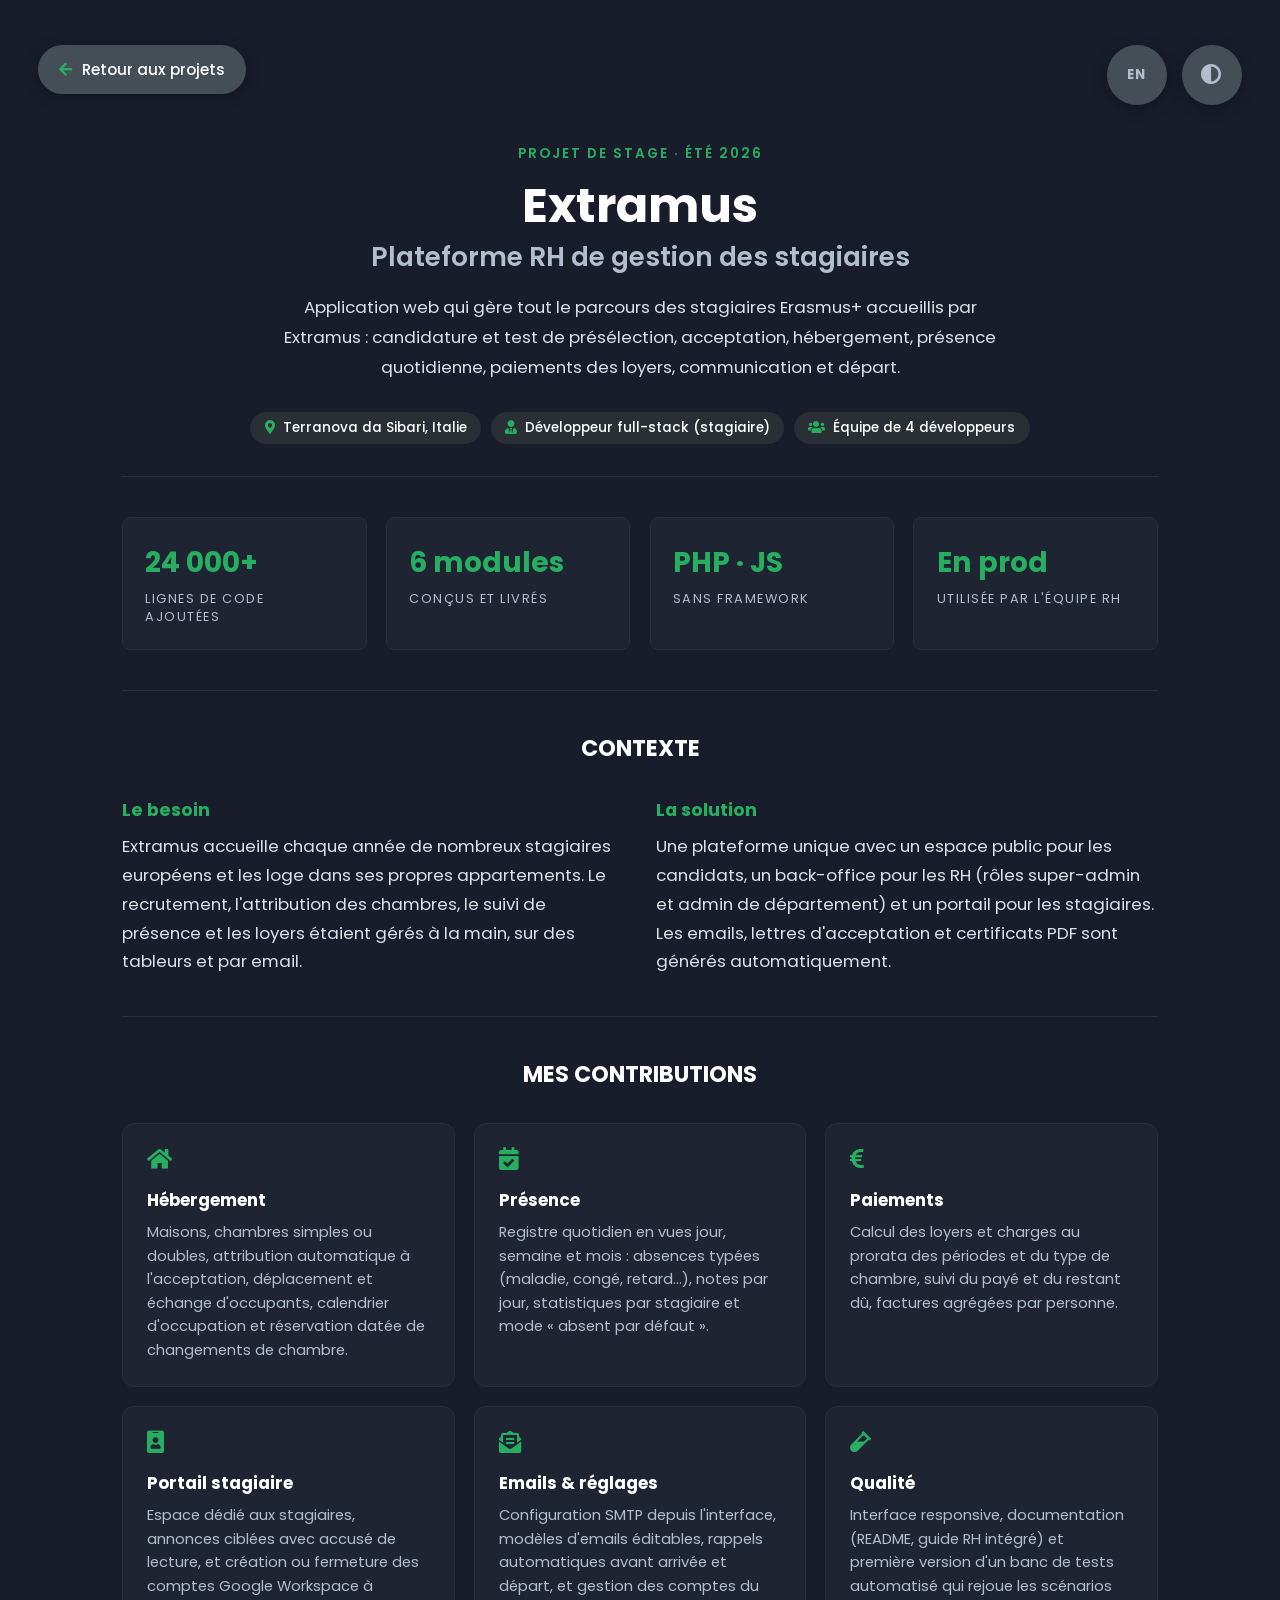
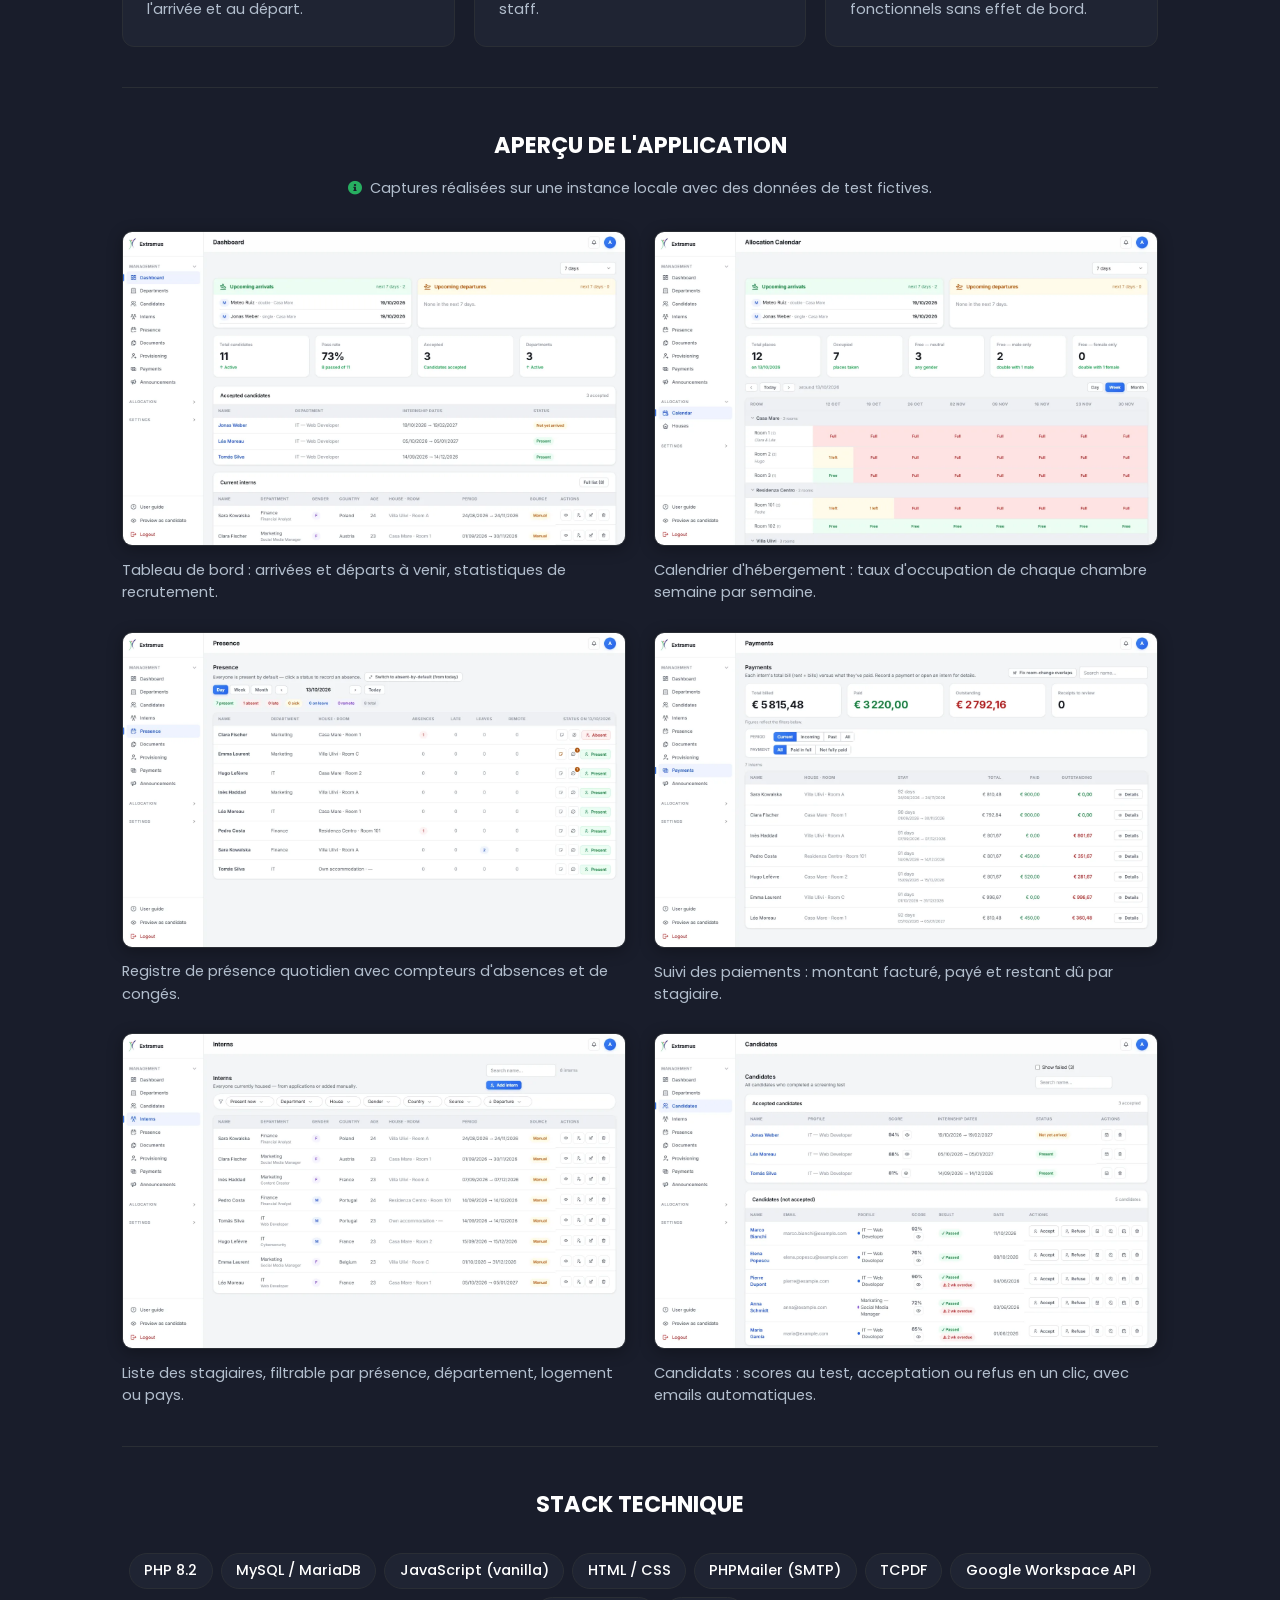
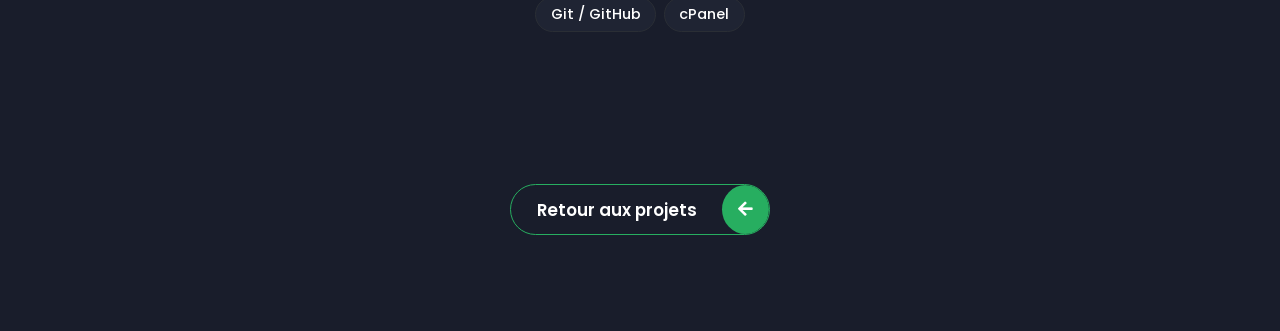
==== extramus.html @ d8b25633 "maj cv" ====
<!DOCTYPE html>
<html lang="fr" data-title-en="Extramus | Internship project · Rémi Lamat">
<head>
    <meta charset="UTF-8">
    <meta name="viewport" content="width=device-width, initial-scale=1.0">
    <title>Extramus | Projet de stage · Rémi Lamat</title>
    <meta name="description" content="Plateforme web de recrutement et de gestion des stagiaires développée pendant mon stage chez Extramus (Terranova da Sibari, Italie).">
    <link rel="preconnect" href="https://fonts.googleapis.com">
    <link rel="preconnect" href="https://fonts.gstatic.com" crossorigin>
    <link href="https://fonts.googleapis.com/css2?family=Poppins:wght@400;500;600;700;800&display=swap" rel="stylesheet">
    <link rel="stylesheet" href="https://cdnjs.cloudflare.com/ajax/libs/font-awesome/5.15.4/css/all.min.css" integrity="sha512-1ycn6IcaQQ40/MKBW2W4Rhis/DbILU74C1vSrLJxCq57o941Ym01SwNsOMqvEBFlcgUa6xLiPY/NS5R+E6ztJQ==" crossorigin="anonymous" referrerpolicy="no-referrer" />
    <link rel="stylesheet" href="styles/styles.css">
</head>
<body class="main-content project-page">
    <a href="index.html#portfolio" class="back-btn"><i class="fas fa-arrow-left"></i><span data-i18n="pp_back">Retour aux projets</span></a>
    <button type="button" class="lang-btn" aria-label="Switch to English"><span class="lang-label">EN</span></button>
    <button type="button" class="theme-btn" aria-label="Changer de thème"><i class="fas fa-adjust"></i></button>

    <main class="project-main">
        <!-- ========== EN-TÊTE ========== -->
        <header class="project-hero">
            <p class="project-kicker" data-i18n="pp_kicker">Projet de stage · Été 2026</p>
            <h1>Extramus <span data-i18n="pp_title">Plateforme RH de gestion des stagiaires</span></h1>
            <p class="project-lead" data-i18n="pp_lead">Application web qui gère tout le parcours des stagiaires Erasmus+ accueillis par Extramus&nbsp;: candidature et test de présélection, acceptation, hébergement, présence quotidienne, paiements des loyers, communication et départ.</p>
            <ul class="header-badges">
                <li><i class="fas fa-map-marker-alt"></i><span data-i18n="pp_badge_place">Terranova da Sibari, Italie</span></li>
                <li><i class="fas fa-user-tie"></i><span data-i18n="pp_badge_role">Développeur full-stack (stagiaire)</span></li>
                <li><i class="fas fa-users"></i><span data-i18n="pp_badge_team">Équipe de 4 développeurs</span></li>
            </ul>
        </header>

        <!-- ========== CHIFFRES ========== -->
        <section class="project-section">
            <div class="project-facts">
                <div class="about-item">
                    <p class="large-text">24 000+</p>
                    <p class="small-text" data-i18n="pp_fact1">lignes de code ajoutées</p>
                </div>
                <div class="about-item">
                    <p class="large-text" data-i18n="pp_fact2_value">6 modules</p>
                    <p class="small-text" data-i18n="pp_fact2">conçus et livrés</p>
                </div>
                <div class="about-item">
                    <p class="large-text">PHP · JS</p>
                    <p class="small-text" data-i18n="pp_fact3">sans framework</p>
                </div>
                <div class="about-item">
                    <p class="large-text" data-i18n="pp_fact4_value">En prod</p>
                    <p class="small-text" data-i18n="pp_fact4">utilisée par l'équipe RH</p>
                </div>
            </div>
        </section>

        <!-- ========== CONTEXTE ========== -->
        <section class="project-section">
            <h2 class="project-h2" data-i18n="pp_context_title">Contexte</h2>
            <div class="project-columns">
                <div>
                    <h3 data-i18n="pp_problem_title">Le besoin</h3>
                    <p data-i18n="pp_problem">Extramus accueille chaque année de nombreux stagiaires européens et les loge dans ses propres appartements. Le recrutement, l'attribution des chambres, le suivi de présence et les loyers étaient gérés à la main, sur des tableurs et par email.</p>
                </div>
                <div>
                    <h3 data-i18n="pp_solution_title">La solution</h3>
                    <p data-i18n="pp_solution">Une plateforme unique avec un espace public pour les candidats, un back-office pour les RH (rôles super-admin et admin de département) et un portail pour les stagiaires. Les emails, lettres d'acceptation et certificats PDF sont générés automatiquement.</p>
                </div>
            </div>
        </section>

        <!-- ========== CONTRIBUTIONS ========== -->
        <section class="project-section">
            <h2 class="project-h2" data-i18n="pp_contrib_title">Mes contributions</h2>
            <div class="contrib-grid">
                <div class="contrib-card">
                    <i class="fas fa-home"></i>
                    <h3 data-i18n="pp_c1_title">Hébergement</h3>
                    <p data-i18n="pp_c1">Maisons, chambres simples ou doubles, attribution automatique à l'acceptation, déplacement et échange d'occupants, calendrier d'occupation et réservation datée de changements de chambre.</p>
                </div>
                <div class="contrib-card">
                    <i class="fas fa-calendar-check"></i>
                    <h3 data-i18n="pp_c2_title">Présence</h3>
                    <p data-i18n="pp_c2">Registre quotidien en vues jour, semaine et mois : absences typées (maladie, congé, retard…), notes par jour, statistiques par stagiaire et mode « absent par défaut ».</p>
                </div>
                <div class="contrib-card">
                    <i class="fas fa-euro-sign"></i>
                    <h3 data-i18n="pp_c3_title">Paiements</h3>
                    <p data-i18n="pp_c3">Calcul des loyers et charges au prorata des périodes et du type de chambre, suivi du payé et du restant dû, factures agrégées par personne.</p>
                </div>
                <div class="contrib-card">
                    <i class="fas fa-id-badge"></i>
                    <h3 data-i18n="pp_c4_title">Portail stagiaire</h3>
                    <p data-i18n="pp_c4">Espace dédié aux stagiaires, annonces ciblées avec accusé de lecture, et création ou fermeture des comptes Google Workspace à l'arrivée et au départ.</p>
                </div>
                <div class="contrib-card">
                    <i class="fas fa-envelope-open-text"></i>
                    <h3 data-i18n="pp_c5_title">Emails &amp; réglages</h3>
                    <p data-i18n="pp_c5">Configuration SMTP depuis l'interface, modèles d'emails éditables, rappels automatiques avant arrivée et départ, et gestion des comptes du staff.</p>
                </div>
                <div class="contrib-card">
                    <i class="fas fa-vial"></i>
                    <h3 data-i18n="pp_c6_title">Qualité</h3>
                    <p data-i18n="pp_c6">Interface responsive, documentation (README, guide RH intégré) et première version d'un banc de tests automatisé qui rejoue les scénarios fonctionnels sans effet de bord.</p>
                </div>
            </div>
        </section>

        <!-- ========== GALERIE ========== -->
        <section class="project-section">
            <h2 class="project-h2" data-i18n="pp_gallery_title">Aperçu de l'application</h2>
            <p class="gallery-note"><i class="fas fa-info-circle"></i><span data-i18n="pp_gallery_note">Captures réalisées sur une instance locale avec des données de test fictives.</span></p>
            <div class="gallery">
                <figure>
                    <button type="button" class="shot" data-full="img/extramus/dashboard.webp"><img src="img/extramus/dashboard.webp" alt="Tableau de bord" loading="lazy" width="1440" height="900"></button>
                    <figcaption data-i18n="pp_s1">Tableau de bord : arrivées et départs à venir, statistiques de recrutement.</figcaption>
                </figure>
                <figure>
                    <button type="button" class="shot" data-full="img/extramus/calendar.webp"><img src="img/extramus/calendar.webp" alt="Calendrier d'hébergement" loading="lazy" width="1440" height="900"></button>
                    <figcaption data-i18n="pp_s2">Calendrier d'hébergement : taux d'occupation de chaque chambre semaine par semaine.</figcaption>
                </figure>
                <figure>
                    <button type="button" class="shot" data-full="img/extramus/presence.webp"><img src="img/extramus/presence.webp" alt="Registre de présence" loading="lazy" width="1440" height="900"></button>
                    <figcaption data-i18n="pp_s3">Registre de présence quotidien avec compteurs d'absences et de congés.</figcaption>
                </figure>
                <figure>
                    <button type="button" class="shot" data-full="img/extramus/payments.webp"><img src="img/extramus/payments.webp" alt="Suivi des paiements" loading="lazy" width="1440" height="900"></button>
                    <figcaption data-i18n="pp_s4">Suivi des paiements : montant facturé, payé et restant dû par stagiaire.</figcaption>
                </figure>
                <figure>
                    <button type="button" class="shot" data-full="img/extramus/interns.webp"><img src="img/extramus/interns.webp" alt="Liste des stagiaires" loading="lazy" width="1440" height="900"></button>
                    <figcaption data-i18n="pp_s5">Liste des stagiaires, filtrable par présence, département, logement ou pays.</figcaption>
                </figure>
                <figure>
                    <button type="button" class="shot" data-full="img/extramus/candidates.webp"><img src="img/extramus/candidates.webp" alt="Candidats" loading="lazy" width="1440" height="900"></button>
                    <figcaption data-i18n="pp_s6">Candidats : scores au test, acceptation ou refus en un clic, avec emails automatiques.</figcaption>
                </figure>
            </div>
        </section>

        <!-- ========== STACK ========== -->
        <section class="project-section">
            <h2 class="project-h2" data-i18n="pp_stack_title">Stack technique</h2>
            <ul class="chips centered">
                <li>PHP 8.2</li><li>MySQL / MariaDB</li><li>JavaScript (vanilla)</li><li>HTML / CSS</li>
                <li>PHPMailer (SMTP)</li><li>TCPDF</li><li>Google Workspace API</li><li>Git / GitHub</li><li>cPanel</li>
            </ul>
        </section>

        <div class="project-footer">
            <a href="index.html#portfolio" class="main-btn">
                <span class="btn-text" data-i18n="pp_back">Retour aux projets</span>
                <span class="btn-icon"><i class="fas fa-arrow-left"></i></span>
            </a>
        </div>
    </main>

    <dialog class="lightbox" aria-label="Capture agrandie">
        <button type="button" class="lightbox-close" aria-label="Fermer"><i class="fas fa-times"></i></button>
        <img src="" alt="">
    </dialog>

    <script src="app.js"></script>
</body>
</html>
---- styles/styles.css ----
* {
  margin: 0;
  padding: 0;
  box-sizing: border-box;
  list-style: none;
}

:root {
  --color-primary: #191d2b;
  --color-secondary: #27AE60;
  --color-on-secondary: #FFFFFF;
  --color-white: #FFFFFF;
  --color-black: #000;
  --color-grey-1: #dbe1e8;
  --color-grey-2: #b2becd;
  --color-grey-3: #6c7983;
  --color-grey-4: #454e56;
  --color-grey-5: #2a2e35;
  --color-card: #1f2433;
  --br-sm-2: 14px;
  --box-shadow-1: 0 3px 15px rgba(0,0,0,.3);
}

.light-mode {
  --color-primary: #FFFFFF;
  --color-secondary: #1E8449;
  --color-white: #2a2e35;
  --color-grey-1: #454e56;
  --color-grey-2: #5b6670;
  --color-grey-3: #6c7983;
  --color-grey-4: #e3e7ec;
  --color-grey-5: #e9ecf0;
  --color-card: #f6f8fa;
  --box-shadow-1: 0 3px 12px rgba(0,0,0,.12);
}

body {
  background-color: var(--color-primary);
  font-family: "Poppins", sans-serif;
  font-size: 1.05rem;
  color: var(--color-white);
  transition: background-color 0.4s ease-in-out, color 0.4s ease-in-out;
}

a {
  display: inline-block;
  text-decoration: none;
  color: inherit;
  font-family: inherit;
}

button {
  font-family: inherit;
  border: none;
  color: inherit;
}

:focus-visible {
  outline: 2px solid var(--color-secondary);
  outline-offset: 3px;
}

header {
  min-height: 100vh;
  color: var(--color-white);
  overflow: hidden;
  padding: 0 !important;
}

section {
  min-height: 100vh;
  width: 100%;
  position: absolute;
  left: 0;
  top: 0;
  padding: 3rem 18rem;
}

.container {
  display: none;
  transform: translateY(-100%) scale(0);
  transition: all 0.4s ease-in-out;
  background-color: var(--color-primary);
}

.active {
  display: block;
  animation: appear 0.6s ease-in-out;
  transform: translateY(0) scaleY(1);
}
@keyframes appear {
  0% {
    transform: translateY(-100%) scaleY(0);
  }
  100% {
    transform: translateY(0) scaleY(1);
  }
}

@media (prefers-reduced-motion: reduce) {
  .active {
    animation: none;
  }
}
.controls {
  position: fixed;
  z-index: 10;
  top: 50%;
  right: 3%;
  display: flex;
  flex-direction: column;
  align-items: center;
  justify-content: center;
  transform: translateY(-50%);
}
.controls .control {
  position: relative;
  cursor: pointer;
  background-color: var(--color-grey-4);
  width: 55px;
  height: 55px;
  border-radius: 50%;
  display: flex;
  justify-content: center;
  align-items: center;
  margin: 0.7rem 0;
  box-shadow: var(--box-shadow-1);
  transition: background-color 0.3s ease-in-out;
}
.controls .control i {
  font-size: 1.2rem;
  color: var(--color-grey-2);
  pointer-events: none;
}
.controls .control .control-label {
  position: absolute;
  right: calc(100% + 0.8rem);
  top: 50%;
  transform: translateY(-50%) translateX(6px);
  white-space: nowrap;
  font-size: 0.85rem;
  font-weight: 500;
  padding: 0.3rem 0.8rem;
  border-radius: 6px;
  background-color: var(--color-grey-5);
  color: var(--color-white);
  box-shadow: var(--box-shadow-1);
  opacity: 0;
  pointer-events: none;
  transition: all 0.2s ease-in-out;
}
.controls .control:hover .control-label, .controls .control:focus-visible .control-label {
  opacity: 1;
  transform: translateY(-50%) translateX(0);
}
.controls .active-btn {
  background-color: var(--color-secondary);
}
.controls .active-btn i {
  color: var(--color-on-secondary);
}

.theme-btn,
.lang-btn {
  top: 5%;
  right: 3%;
  width: 60px;
  height: 60px;
  border-radius: 50%;
  background-color: var(--color-grey-4);
  cursor: pointer;
  position: fixed;
  z-index: 11;
  display: flex;
  justify-content: center;
  align-items: center;
  box-shadow: var(--box-shadow-1);
  transition: transform 0.1s ease-in-out;
}
.theme-btn:active,
.lang-btn:active {
  transform: translateY(-3px);
}
.theme-btn i,
.lang-btn i {
  font-size: 1.3rem;
  color: var(--color-grey-2);
  pointer-events: none;
}

.lang-btn {
  right: calc(3% + 75px);
}
.lang-btn .lang-label {
  font-weight: 700;
  letter-spacing: 1px;
  color: var(--color-grey-2);
}

/* Header */
.header-content {
  display: grid;
  grid-template-columns: repeat(2, 1fr);
  min-height: 100vh;
}
.header-content .left-header {
  display: flex;
  align-items: center;
  position: relative;
}
.header-content .left-header .h-shape {
  transition: all 0.4s ease-in-out;
  width: 65%;
  height: 100%;
  background-color: var(--color-secondary);
  position: absolute;
  left: 0;
  top: 0;
  z-index: -1;
  clip-path: polygon(0 0, 46% 0, 79% 100%, 0% 100%);
}
.header-content .left-header .image {
  border-radius: var(--br-sm-2);
  height: 90%;
  width: 68%;
  margin-left: 4rem;
  overflow: hidden;
  background-color: var(--color-black);
  box-shadow: var(--box-shadow-1);
}
.header-content .left-header .image img {
  width: 100%;
  height: 100%;
  object-fit: cover;
  object-position: 50% 30%;
  transition: filter 0.4s ease-in-out;
  filter: grayscale(100%);
}
.header-content .left-header .image img:hover {
  filter: grayscale(0);
}
.header-content .right-header {
  display: flex;
  flex-direction: column;
  justify-content: center;
  padding-right: 18rem;
}
.header-content .right-header .name {
  font-size: 3.2rem;
  line-height: 1.2;
}
.header-content .right-header .name span {
  color: var(--color-secondary);
}
.header-content .right-header .role {
  margin-top: 0.6rem;
  font-size: 1.2rem;
  font-weight: 600;
  color: var(--color-secondary);
}
.header-content .right-header .intro {
  margin: 1.5rem 0;
  line-height: 1.9rem;
  color: var(--color-grey-1);
}

.header-badges {
  display: flex;
  flex-wrap: wrap;
  gap: 0.6rem;
  margin-bottom: 2rem;
}
.header-badges li {
  display: flex;
  align-items: center;
  gap: 0.5rem;
  padding: 0.4rem 0.9rem;
  border-radius: 30px;
  background-color: var(--color-grey-5);
  font-size: 0.85rem;
  font-weight: 500;
}
.header-badges li i {
  color: var(--color-secondary);
}

/* About / key facts */
.about-container {
  display: grid;
  grid-template-columns: repeat(2, 1fr);
  padding-top: 3.5rem;
  padding-bottom: 3rem;
}
.about-container .right-about {
  display: grid;
  grid-template-columns: repeat(2, 1fr);
  grid-gap: 1.5rem;
  align-content: start;
}
.about-container .right-about .about-item {
  padding: 1.5rem;
  border: 1px solid var(--color-grey-5);
  border-radius: 8px;
  background-color: var(--color-card);
  transition: transform 0.3s ease-in-out, border-color 0.3s ease-in-out;
}
.about-container .right-about .about-item:hover {
  transform: translateY(-4px);
  border-color: var(--color-secondary);
}
.about-container .right-about .about-item .large-text {
  font-size: clamp(1.5rem, 2vw, 2.2rem);
  font-weight: 700;
  line-height: 1.2;
  color: var(--color-secondary);
}
.about-container .right-about .about-item .small-text {
  margin-top: 0.5rem;
  text-transform: uppercase;
  font-size: 0.85rem;
  color: var(--color-grey-2);
  letter-spacing: 1.5px;
}
.about-container .left-about {
  padding-right: 5rem;
}
.about-container .left-about h4 {
  font-size: 1.8rem;
  text-transform: uppercase;
}
.about-container .left-about p {
  line-height: 1.9rem;
  padding: 1rem 0 1.5rem;
  color: var(--color-grey-1);
}

.stat-title {
  text-transform: uppercase;
  font-size: 1.4rem;
  text-align: center;
  padding: 3.5rem 0 3rem;
  position: relative;
}
.stat-title::before {
  content: "";
  position: absolute;
  left: 50%;
  top: 0;
  width: 40%;
  height: 1px;
  background-color: var(--color-grey-5);
  transform: translateX(-50%);
}

/* Timeline */
.timeline {
  display: grid;
  grid-template-columns: repeat(2, 1fr);
  grid-gap: 3rem 2.5rem;
  padding-left: 27px;
  padding-bottom: 1rem;
}
.timeline .timeline-item {
  position: relative;
  padding-left: 3rem;
  border-left: 1px solid var(--color-grey-5);
}
.timeline .timeline-item .tl-icon {
  position: absolute;
  left: -25px;
  top: 0;
  background-color: var(--color-secondary);
  width: 50px;
  height: 50px;
  border-radius: 50%;
  display: flex;
  align-items: center;
  justify-content: center;
}
.timeline .timeline-item .tl-icon i {
  font-size: 1.2rem;
  color: var(--color-on-secondary);
}
.timeline .timeline-item .tl-icon .tennis-ball {
  width: 1.3rem;
  height: 1.3rem;
  color: var(--color-on-secondary);
}
.timeline .timeline-item .tl-duration {
  padding: 0.2rem 0.7rem;
  background-color: var(--color-grey-5);
  border-radius: 15px;
  display: inline-block;
  font-size: 0.8rem;
  text-transform: uppercase;
  font-weight: 500;
}
.timeline .timeline-item h5 {
  padding: 0.9rem 0 0.6rem;
  font-size: 1.15rem;
  font-weight: 600;
  line-height: 1.5;
}
.timeline .timeline-item h5 .tl-org {
  color: var(--color-grey-2);
  font-weight: 500;
}
.timeline .timeline-item > p:not(.tl-duration) {
  color: var(--color-grey-2);
  line-height: 1.7rem;
}

/* Chips & tags */
.chips,
.tags {
  display: flex;
  flex-wrap: wrap;
  gap: 0.5rem;
}

.chips li {
  padding: 0.4rem 0.9rem;
  border-radius: 30px;
  border: 1px solid var(--color-grey-5);
  background-color: var(--color-card);
  font-size: 0.9rem;
  font-weight: 500;
}
.chips.centered {
  justify-content: center;
  padding-bottom: 4rem;
}

.tags {
  margin-top: 0.9rem;
}
.tags li {
  padding: 0.1rem 0.6rem;
  border-radius: 4px;
  font-size: 0.75rem;
  font-weight: 600;
  letter-spacing: 0.5px;
  color: var(--color-secondary);
  background-color: var(--color-grey-5);
}

.skill-groups {
  display: grid;
  grid-template-columns: repeat(2, 1fr);
  gap: 1.5rem;
  padding-bottom: 4rem;
}
.skill-groups .skill-group {
  padding: 1.5rem;
  border-radius: 8px;
  border: 1px solid var(--color-grey-5);
}
.skill-groups .skill-group h5 {
  display: flex;
  align-items: center;
  gap: 0.7rem;
  margin-bottom: 1rem;
  font-size: 1rem;
  text-transform: uppercase;
  letter-spacing: 1px;
}
.skill-groups .skill-group h5 i {
  color: var(--color-secondary);
}

/* Projects */
.port-text {
  padding: 2rem 0 0;
  text-align: center;
  color: var(--color-grey-1);
}

.projects {
  display: grid;
  grid-template-columns: repeat(2, 1fr);
  gap: 2rem;
  padding-bottom: 1rem;
}
.projects.secondary {
  grid-template-columns: repeat(3, 1fr);
  padding-bottom: 4rem;
}
.projects.secondary .project-image img {
  height: 170px;
}
.projects.secondary .project-body h3 {
  font-size: 1.05rem;
}
.projects.secondary .project-body > p {
  font-size: 0.9rem;
}

.project-card {
  display: flex;
  flex-direction: column;
  border-radius: 12px;
  overflow: hidden;
  border: 1px solid var(--color-grey-5);
  background-color: var(--color-card);
  transition: transform 0.3s ease-in-out, border-color 0.3s ease-in-out, box-shadow 0.3s ease-in-out;
}
.project-card:hover {
  transform: translateY(-4px);
  border-color: var(--color-secondary);
  box-shadow: var(--box-shadow-1);
}
.project-card .project-image {
  display: block;
  overflow: hidden;
  background-color: var(--color-grey-5);
}
.project-card .project-image img {
  display: block;
  width: 100%;
  height: 240px;
  object-fit: cover;
  transition: transform 0.4s ease-in-out;
}
.project-card .project-image.logo img {
  object-fit: contain;
  padding: 1rem;
}
.project-card:hover .project-image img {
  transform: scale(1.04);
}
.project-card .project-body {
  display: flex;
  flex-direction: column;
  flex: 1;
  padding: 1.3rem 1.4rem 1.4rem;
}
.project-card .project-body h3 {
  font-size: 1.2rem;
  font-weight: 600;
}
.project-card .project-body > p {
  margin-top: 0.5rem;
  line-height: 1.6;
  color: var(--color-grey-2);
}
.project-card .project-links {
  display: flex;
  flex-wrap: wrap;
  gap: 0.6rem;
  margin-top: auto;
  padding-top: 1.1rem;
}
.project-card .project-links a, .project-card .project-links .fake-btn {
  display: inline-flex;
  align-items: center;
  gap: 0.45rem;
  padding: 0.35rem 0.9rem;
  border-radius: 30px;
  border: 1px solid var(--color-secondary);
  font-size: 0.85rem;
  font-weight: 500;
  transition: background-color 0.3s ease-in-out, color 0.3s ease-in-out;
}
.project-card .project-links a:hover, .project-card .project-links .fake-btn:hover {
  background-color: var(--color-secondary);
  color: var(--color-on-secondary);
}

/* Contact */
.contact-grid {
  display: grid;
  grid-template-columns: repeat(3, 1fr);
  gap: 1.5rem;
  padding: 3rem 0 4rem;
}

.contact-card {
  display: flex;
  flex-direction: column;
  align-items: center;
  text-align: center;
  gap: 0.3rem;
  padding: 2rem 1rem;
  border-radius: 12px;
  border: 1px solid var(--color-grey-5);
  background-color: var(--color-card);
  transition: transform 0.3s ease-in-out, border-color 0.3s ease-in-out;
}
.contact-card i {
  font-size: 1.6rem;
  margin-bottom: 0.6rem;
  color: var(--color-secondary);
}
.contact-card .contact-label {
  font-size: 0.8rem;
  text-transform: uppercase;
  letter-spacing: 1.5px;
  color: var(--color-grey-2);
}
.contact-card .contact-value {
  font-weight: 500;
  overflow-wrap: anywhere;
}

a.contact-card:hover {
  transform: translateY(-4px);
  border-color: var(--color-secondary);
}

/* Buttons */
.btn-con {
  display: flex;
  flex-wrap: wrap;
  gap: 1rem;
  align-self: flex-start;
}

.main-btn {
  border-radius: 30px;
  color: inherit;
  font-weight: 600;
  border: 1px solid var(--color-secondary);
  display: flex;
  align-items: center;
  overflow: hidden;
  transition: background-color 0.3s ease-in-out, color 0.3s ease-in-out;
}
.main-btn .btn-text {
  padding: 0 1.6rem;
}
.main-btn .btn-icon {
  background-color: var(--color-secondary);
  color: var(--color-on-secondary);
  display: flex;
  align-items: center;
  justify-content: center;
  border-radius: 50%;
  padding: 1rem;
}
.main-btn:hover {
  background-color: var(--color-secondary);
  color: var(--color-on-secondary);
}
.main-btn.ghost {
  border-color: var(--color-grey-4);
}
.main-btn.ghost .btn-icon {
  background-color: var(--color-grey-4);
  color: var(--color-white);
}
.main-btn.ghost:hover {
  background-color: var(--color-grey-4);
  color: var(--color-white);
}

.main-title {
  text-align: center;
}
.main-title h2 {
  position: relative;
  text-transform: uppercase;
  font-size: 4rem;
  font-weight: 700;
}
.main-title h2 .accent {
  color: var(--color-secondary);
}
.main-title h2 .bg-text {
  position: absolute;
  top: 50%;
  left: 50%;
  color: var(--color-grey-5);
  transition: color 0.4s ease-in-out;
  z-index: -1;
  transform: translate(-50%, -50%);
  font-weight: 800;
  font-size: 6.3rem;
  white-space: nowrap;
}

/* Wide card linking to a project page */
.project-card.project-wide {
  flex-direction: row;
  color: inherit;
}
.project-card.project-wide .project-image {
  flex: 0 0 55%;
}
.project-card.project-wide .project-image img {
  height: 100%;
  min-height: 280px;
  object-position: left top;
}
.project-card.project-wide .project-body {
  justify-content: center;
  padding: 2rem;
}
.project-card.project-wide .project-body h3 {
  font-size: 1.4rem;
}
.project-card.project-wide:hover .fake-btn {
  background-color: var(--color-secondary);
  color: var(--color-on-secondary);
}

.tl-link {
  margin-top: 0.9rem;
  font-size: 0.9rem;
  font-weight: 600;
  color: var(--color-secondary);
}
.tl-link i {
  margin-left: 0.3rem;
  transition: transform 0.2s ease-in-out;
}
.tl-link:hover i {
  transform: translateX(4px);
}

/* Project page */
.project-page .theme-btn, .project-page .lang-btn {
  position: fixed;
}

.back-btn {
  position: fixed;
  top: 5%;
  left: 3%;
  z-index: 11;
  display: flex;
  align-items: center;
  gap: 0.6rem;
  padding: 0.8rem 1.3rem;
  border-radius: 30px;
  background-color: var(--color-grey-4);
  box-shadow: var(--box-shadow-1);
  font-weight: 500;
  font-size: 0.95rem;
}
.back-btn i {
  color: var(--color-secondary);
}
.back-btn:hover {
  background-color: var(--color-grey-5);
}

.project-main {
  max-width: 1100px;
  margin: 0 auto;
  padding: 9rem 2rem 6rem;
}

.project-hero {
  min-height: 0;
  overflow: visible;
  text-align: center;
  padding-bottom: 3rem;
}
.project-hero .project-kicker {
  text-transform: uppercase;
  letter-spacing: 2px;
  font-size: 0.85rem;
  font-weight: 600;
  color: var(--color-secondary);
}
.project-hero h1 {
  margin: 0.8rem 0 1.2rem;
  font-size: clamp(2rem, 4vw, 3rem);
  line-height: 1.2;
}
.project-hero h1 span {
  display: block;
  font-size: 0.55em;
  font-weight: 600;
  color: var(--color-grey-2);
  margin-top: 0.4rem;
}
.project-hero .project-lead {
  max-width: 760px;
  margin: 0 auto 1.8rem;
  line-height: 1.9rem;
  color: var(--color-grey-1);
}
.project-hero .header-badges {
  justify-content: center;
}

.project-section {
  position: static;
  min-height: 0;
  padding: 2.5rem 0;
  border-top: 1px solid var(--color-grey-5);
}

.project-h2 {
  text-transform: uppercase;
  font-size: 1.4rem;
  text-align: center;
  margin-bottom: 2rem;
}

.project-facts {
  display: grid;
  grid-template-columns: repeat(4, 1fr);
  gap: 1.2rem;
}
.project-facts .about-item {
  padding: 1.4rem;
  border: 1px solid var(--color-grey-5);
  border-radius: 8px;
  background-color: var(--color-card);
}
.project-facts .about-item .large-text {
  font-size: clamp(1.4rem, 2.2vw, 2rem);
  font-weight: 700;
  color: var(--color-secondary);
}
.project-facts .about-item .small-text {
  margin-top: 0.4rem;
  text-transform: uppercase;
  font-size: 0.8rem;
  letter-spacing: 1.5px;
  color: var(--color-grey-2);
}

.project-columns {
  display: grid;
  grid-template-columns: repeat(2, 1fr);
  gap: 2rem;
}
.project-columns h3 {
  font-size: 1.1rem;
  margin-bottom: 0.6rem;
  color: var(--color-secondary);
}
.project-columns p {
  line-height: 1.8rem;
  color: var(--color-grey-1);
}

.contrib-grid {
  display: grid;
  grid-template-columns: repeat(3, 1fr);
  gap: 1.2rem;
}
.contrib-grid .contrib-card {
  padding: 1.5rem;
  border-radius: 12px;
  border: 1px solid var(--color-grey-5);
  background-color: var(--color-card);
}
.contrib-grid .contrib-card i {
  font-size: 1.4rem;
  color: var(--color-secondary);
}
.contrib-grid .contrib-card h3 {
  margin: 0.8rem 0 0.5rem;
  font-size: 1.05rem;
}
.contrib-grid .contrib-card p {
  font-size: 0.92rem;
  line-height: 1.6;
  color: var(--color-grey-2);
}

.gallery-note {
  display: flex;
  justify-content: center;
  align-items: center;
  gap: 0.5rem;
  margin: -1rem 0 2rem;
  font-size: 0.9rem;
  color: var(--color-grey-2);
}
.gallery-note i {
  color: var(--color-secondary);
}

.gallery {
  display: grid;
  grid-template-columns: repeat(2, 1fr);
  gap: 1.8rem;
}
.gallery figure {
  margin: 0;
}
.gallery .shot {
  display: block;
  width: 100%;
  padding: 0;
  cursor: zoom-in;
  border-radius: 10px;
  overflow: hidden;
  border: 1px solid var(--color-grey-5);
  background: none;
  box-shadow: var(--box-shadow-1);
  transition: transform 0.3s ease-in-out, border-color 0.3s ease-in-out;
}
.gallery .shot img {
  display: block;
  width: 100%;
  height: auto;
}
.gallery .shot:hover {
  transform: translateY(-4px);
  border-color: var(--color-secondary);
}
.gallery figcaption {
  margin-top: 0.8rem;
  font-size: 0.92rem;
  line-height: 1.5;
  color: var(--color-grey-2);
}

.lightbox {
  max-width: 94vw;
  max-height: 94vh;
  margin: auto;
  padding: 0;
  border: none;
  border-radius: 10px;
  background: transparent;
  overflow: visible;
}
.lightbox::backdrop {
  background: rgba(0, 0, 0, 0.8);
}
.lightbox img {
  display: block;
  max-width: 94vw;
  max-height: 90vh;
  border-radius: 10px;
}
.lightbox .lightbox-close {
  position: absolute;
  top: -18px;
  right: -18px;
  width: 40px;
  height: 40px;
  border-radius: 50%;
  cursor: pointer;
  background-color: var(--color-secondary);
  color: var(--color-on-secondary);
  font-size: 1.1rem;
}

.project-footer {
  display: flex;
  justify-content: center;
  padding-top: 3rem;
}

@media screen and (max-width: 1432px) {
  .container {
    padding: 7rem 11rem;
  }
  .main-title h2 .bg-text {
    font-size: 5.5rem;
  }
}
@media screen and (max-width: 1250px) {
  .header-content .right-header {
    padding-right: 9rem;
  }
  .projects.secondary {
    grid-template-columns: repeat(2, 1fr);
  }
  .contact-grid {
    grid-template-columns: repeat(2, 1fr);
  }
}
@media screen and (max-width: 1070px) {
  .about-container {
    grid-template-columns: 1fr;
  }
  .about-container .left-about {
    padding-right: 0;
  }
  .about-container .right-about {
    padding-top: 2rem;
  }
  .timeline,
  .skill-groups,
  .projects {
    grid-template-columns: 1fr;
  }
  .main-title h2 {
    font-size: 3.4rem;
  }
  .main-title h2 .bg-text {
    font-size: 4.5rem;
  }
}
@media screen and (max-width: 970px) {
  .container {
    padding: 7rem 6rem;
  }
  .header-content {
    grid-template-columns: 1fr;
    padding-bottom: 6rem;
  }
  .header-content .left-header .h-shape {
    display: none;
  }
  .header-content .left-header .image {
    width: 90%;
    height: 60vh;
    margin: 0 auto;
  }
  .header-content .right-header {
    grid-row: 1;
    padding: 7rem 0 2rem;
    width: 90%;
    margin: 0 auto;
    align-items: center;
    text-align: center;
  }
  .header-content .right-header .name {
    font-size: 2.5rem;
  }
  .header-content .right-header .btn-con {
    align-self: center;
    justify-content: center;
  }
  .header-badges {
    justify-content: center;
  }
}
@media screen and (max-width: 700px) {
  .container {
    padding: 6rem 1.5rem 8rem !important;
  }
  header.container {
    padding: 0 !important;
  }
  .theme-btn,
  .lang-btn {
    top: 1rem;
    width: 46px;
    height: 46px;
  }
  .theme-btn {
    right: 1rem;
  }
  .lang-btn {
    right: calc(1rem + 56px);
  }
  .controls {
    top: auto;
    bottom: 0;
    right: auto;
    left: 0;
    transform: none;
    flex-direction: row;
    justify-content: space-around;
    width: 100%;
    padding: 0 0.5rem;
    background-color: var(--color-grey-5);
  }
  .controls .control {
    width: 46px;
    height: 46px;
    margin: 0.6rem 0.2rem;
  }
  .controls .control .control-label {
    display: none;
  }
  .about-container .right-about,
  .projects.secondary,
  .contact-grid {
    grid-template-columns: 1fr;
  }
  .timeline .timeline-item {
    padding-left: 2.2rem;
  }
  .stat-title {
    font-size: 1.15rem;
  }
  .main-title h2 {
    font-size: 2.2rem;
  }
  .main-title h2 .bg-text {
    font-size: 2.8rem;
  }
}
@media screen and (max-width: 1070px) {
  .project-card.project-wide {
    flex-direction: column;
  }
  .project-card.project-wide .project-image img {
    min-height: 0;
    height: 240px;
  }
  .contrib-grid {
    grid-template-columns: repeat(2, 1fr);
  }
  .project-facts {
    grid-template-columns: repeat(2, 1fr);
  }
}
@media screen and (max-width: 700px) {
  .project-main {
    padding: 6rem 1rem 4rem;
  }
  .back-btn {
    top: 1rem;
    left: 1rem;
    padding: 0.6rem 1rem;
  }
  .back-btn span {
    display: none;
  }
  .project-columns,
  .contrib-grid,
  .gallery {
    grid-template-columns: 1fr;
  }
}

/*# sourceMappingURL=styles.css.map */
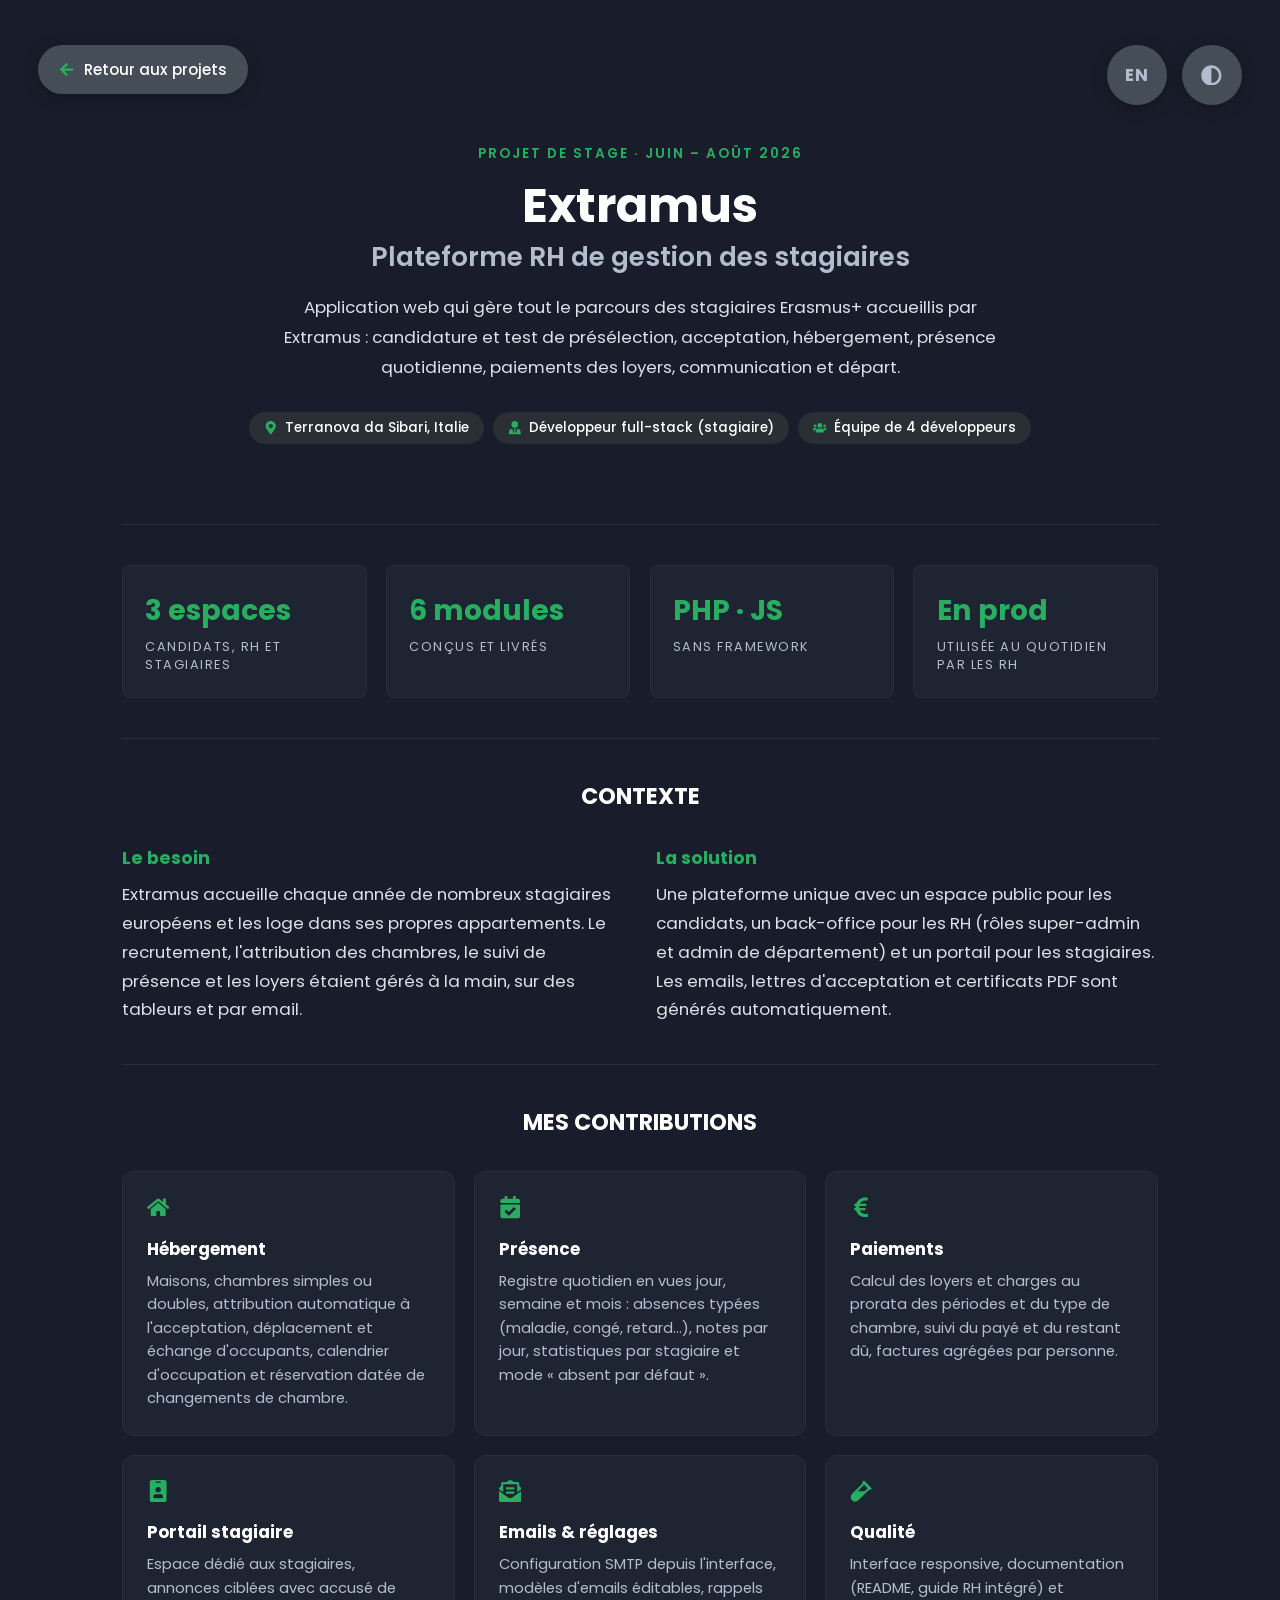
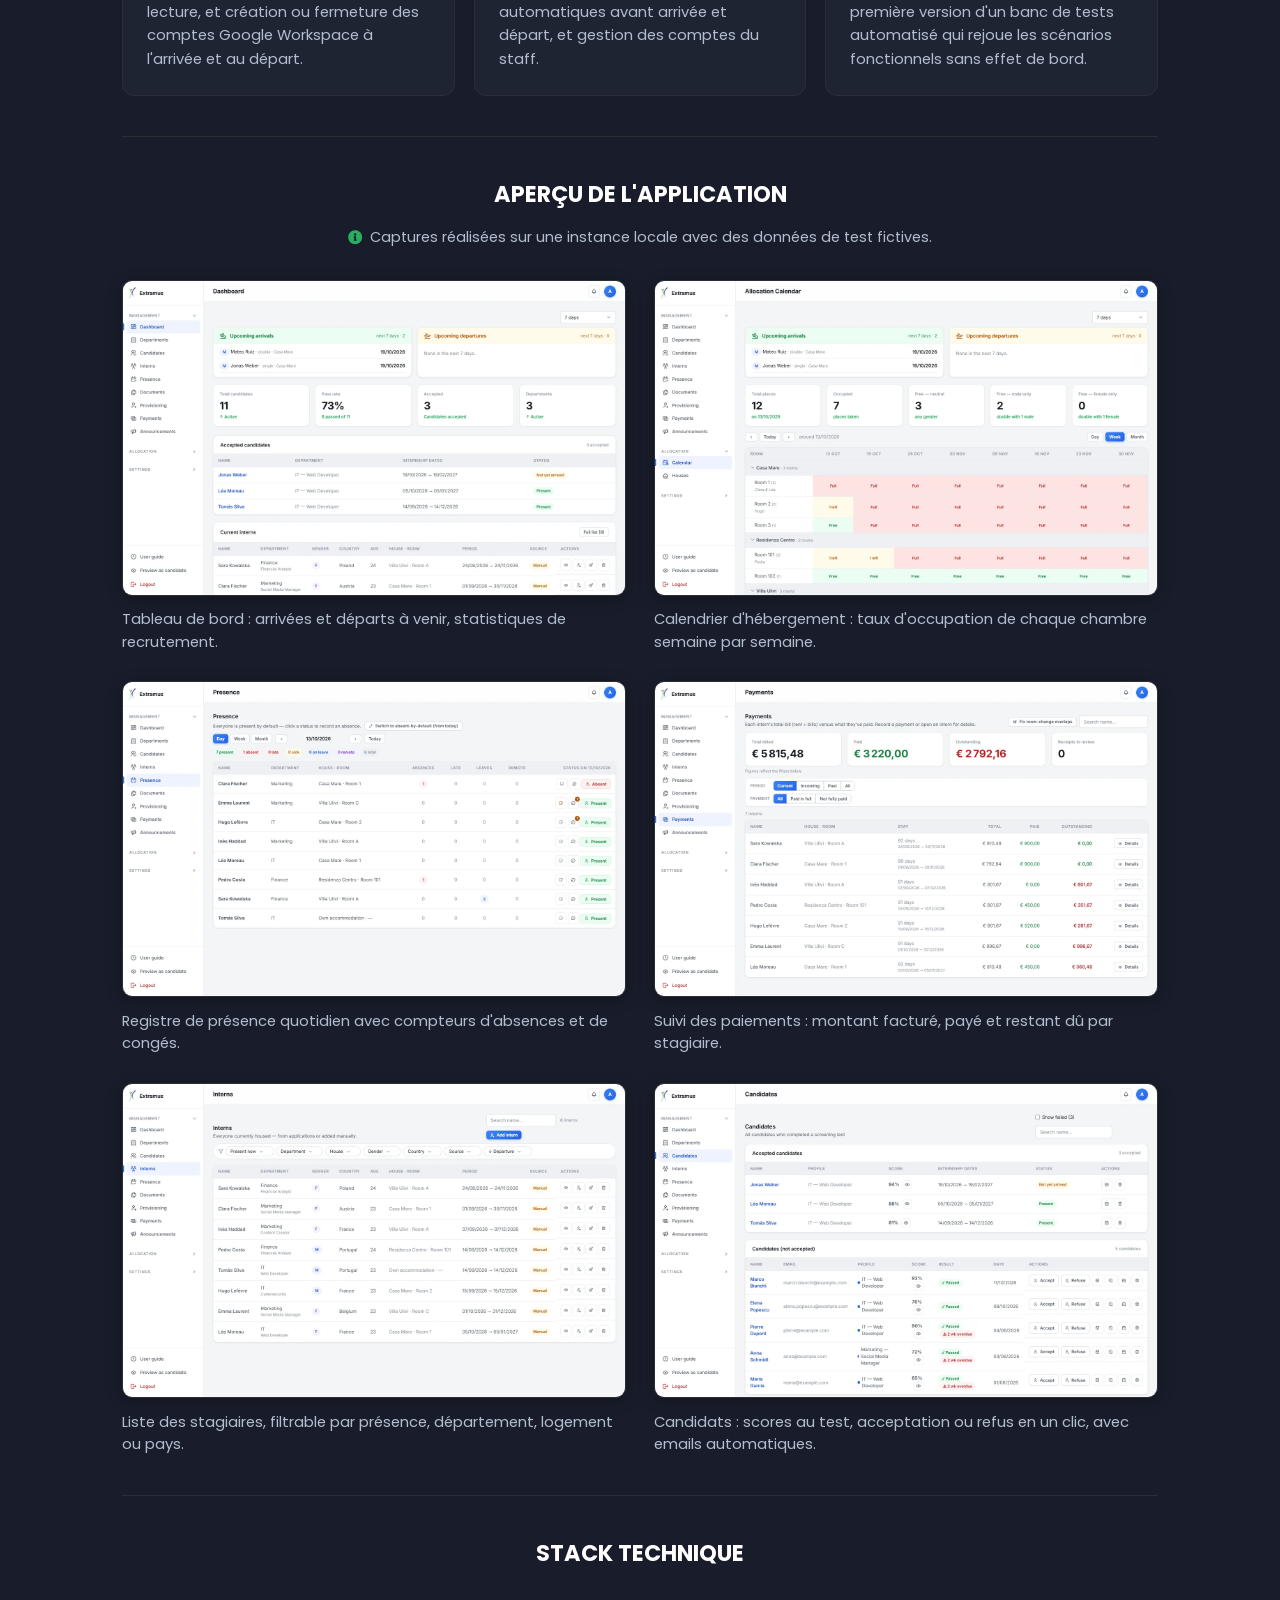
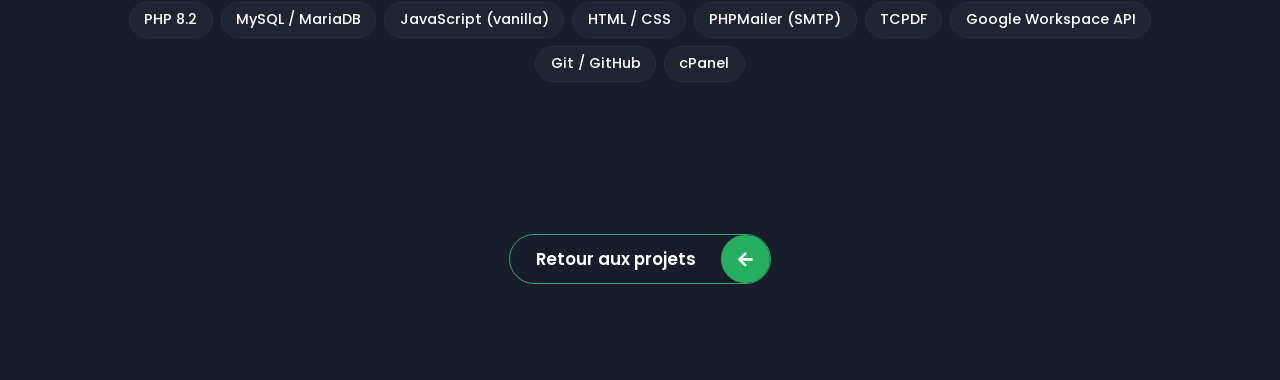
==== commit cfde8c69: "patch" ====
--- a/extramus.html
+++ b/extramus.html
@@ -1,31 +1,90 @@
 <!DOCTYPE html>
-<html lang="fr" data-title-en="Extramus | Internship project · Rémi Lamat">
+<html lang="fr">
 <head>
     <meta charset="UTF-8">
     <meta name="viewport" content="width=device-width, initial-scale=1.0">
-    <title>Extramus | Projet de stage · Rémi Lamat</title>
-    <meta name="description" content="Plateforme web de recrutement et de gestion des stagiaires développée pendant mon stage chez Extramus (Terranova da Sibari, Italie).">
+    <title data-i18n="pp_page_title">Extramus | Projet de stage · Rémi Lamat</title>
+    <meta name="description" content="Plateforme web de recrutement et de gestion des stagiaires développée pendant mon stage chez Extramus (Terranova da Sibari, Italie)." data-i18n-attr="content:pp_meta_desc">
+    <link rel="canonical" href="https://rlamat.github.io/LAMAT_Remi_Portfolio/extramus.html" data-i18n-attr="href:url_extramus">
+    <link rel="alternate" hreflang="fr" href="https://rlamat.github.io/LAMAT_Remi_Portfolio/extramus.html">
+    <link rel="alternate" hreflang="en" href="https://rlamat.github.io/LAMAT_Remi_Portfolio/en/extramus.html">
+    <meta property="og:type" content="article">
+    <meta property="og:url" content="https://rlamat.github.io/LAMAT_Remi_Portfolio/extramus.html" data-i18n-attr="content:url_extramus">
+    <meta property="og:locale" content="fr_FR" data-i18n-attr="content:og_locale">
+    <meta property="og:title" content="Extramus | Projet de stage de Rémi Lamat" data-i18n-attr="content:pp_page_title">
+    <meta property="og:description" content="Plateforme RH de gestion des stagiaires Erasmus+, développée pendant mon stage en Italie." data-i18n-attr="content:pp_og_desc">
+    <meta property="og:image" content="https://rlamat.github.io/LAMAT_Remi_Portfolio/img/extramus/dashboard.webp">
+    <meta name="twitter:card" content="summary_large_image">
+    <link rel="icon" href="img/favicon.svg" type="image/svg+xml">
+    <link rel="apple-touch-icon" href="img/apple-touch-icon.png">
     <link rel="preconnect" href="https://fonts.googleapis.com">
     <link rel="preconnect" href="https://fonts.gstatic.com" crossorigin>
     <link href="https://fonts.googleapis.com/css2?family=Poppins:wght@400;500;600;700;800&display=swap" rel="stylesheet">
-    <link rel="stylesheet" href="https://cdnjs.cloudflare.com/ajax/libs/font-awesome/5.15.4/css/all.min.css" integrity="sha512-1ycn6IcaQQ40/MKBW2W4Rhis/DbILU74C1vSrLJxCq57o941Ym01SwNsOMqvEBFlcgUa6xLiPY/NS5R+E6ztJQ==" crossorigin="anonymous" referrerpolicy="no-referrer" />
     <link rel="stylesheet" href="styles/styles.css">
 </head>
 <body class="main-content project-page">
-    <a href="index.html#portfolio" class="back-btn"><i class="fas fa-arrow-left"></i><span data-i18n="pp_back">Retour aux projets</span></a>
-    <button type="button" class="lang-btn" aria-label="Switch to English"><span class="lang-label">EN</span></button>
-    <button type="button" class="theme-btn" aria-label="Changer de thème"><i class="fas fa-adjust"></i></button>
+    <!-- Apply the saved theme before first paint (avoids a dark flash in light mode) -->
+    <script>try { if (localStorage.getItem("theme") === "light") document.body.classList.add("light-mode"); } catch (e) {}</script>
+    <!-- icons:start -->
+    <svg xmlns="http://www.w3.org/2000/svg" aria-hidden="true" width="0" height="0" style="position:absolute">
+        <symbol id="i-adjust" viewBox="0 0 512 512"><path d="M8 256c0 136.966 111.033 248 248 248s248-111.034 248-248S392.966 8 256 8 8 119.033 8 256zm248 184V72c101.705 0 184 82.311 184 184 0 101.705-82.311 184-184 184z"/></symbol>
+        <symbol id="i-arrow-left" viewBox="0 0 448 512"><path d="M257.5 445.1l-22.2 22.2c-9.4 9.4-24.6 9.4-33.9 0L7 273c-9.4-9.4-9.4-24.6 0-33.9L201.4 44.7c9.4-9.4 24.6-9.4 33.9 0l22.2 22.2c9.5 9.5 9.3 25-.4 34.3L136.6 216H424c13.3 0 24 10.7 24 24v32c0 13.3-10.7 24-24 24H136.6l120.5 114.8c9.8 9.3 10 24.8.4 34.3z"/></symbol>
+        <symbol id="i-arrow-right" viewBox="0 0 448 512"><path d="M190.5 66.9l22.2-22.2c9.4-9.4 24.6-9.4 33.9 0L441 239c9.4 9.4 9.4 24.6 0 33.9L246.6 467.3c-9.4 9.4-24.6 9.4-33.9 0l-22.2-22.2c-9.5-9.5-9.3-25 .4-34.3L311.4 296H24c-13.3 0-24-10.7-24-24v-32c0-13.3 10.7-24 24-24h287.4L190.9 101.2c-9.8-9.3-10-24.8-.4-34.3z"/></symbol>
+        <symbol id="i-atom" viewBox="0 0 448 512"><path d="M223.99908,224a32,32,0,1,0,32.00782,32A32.06431,32.06431,0,0,0,223.99908,224Zm214.172-96c-10.877-19.5-40.50979-50.75-116.27544-41.875C300.39168,34.875,267.63386,0,223.99908,0s-76.39066,34.875-97.89653,86.125C50.3369,77.375,20.706,108.5,9.82907,128-6.54984,157.375-5.17484,201.125,34.958,256-5.17484,310.875-6.54984,354.625,9.82907,384c29.13087,52.375,101.64652,43.625,116.27348,41.875C147.60842,477.125,180.36429,512,223.99908,512s76.3926-34.875,97.89652-86.125c14.62891,1.75,87.14456,10.5,116.27544-41.875C454.55,354.625,453.175,310.875,413.04017,256,453.175,201.125,454.55,157.375,438.171,128ZM63.33886,352c-4-7.25-.125-24.75,15.00391-48.25,6.87695,6.5,14.12891,12.875,21.88087,19.125,1.625,13.75,4,27.125,6.75,40.125C82.34472,363.875,67.09081,358.625,63.33886,352Zm36.88478-162.875c-7.752,6.25-15.00392,12.625-21.88087,19.125-15.12891-23.5-19.00392-41-15.00391-48.25,3.377-6.125,16.37891-11.5,37.88478-11.5,1.75,0,3.875.375,5.75.375C104.09864,162.25,101.84864,175.625,100.22364,189.125ZM223.99908,64c9.50195,0,22.25586,13.5,33.88282,37.25-11.252,3.75-22.50391,8-33.88282,12.875-11.377-4.875-22.62892-9.125-33.88283-12.875C201.74516,77.5,214.49712,64,223.99908,64Zm0,384c-9.502,0-22.25392-13.5-33.88283-37.25,11.25391-3.75,22.50587-8,33.88283-12.875C235.378,402.75,246.62994,407,257.8819,410.75,246.25494,434.5,233.501,448,223.99908,448Zm0-112a80,80,0,1,1,80-80A80.00023,80.00023,0,0,1,223.99908,336ZM384.6593,352c-3.625,6.625-19.00392,11.875-43.63479,11,2.752-13,5.127-26.375,6.752-40.125,7.75195-6.25,15.00391-12.625,21.87891-19.125C384.7843,327.25,388.6593,344.75,384.6593,352ZM369.65538,208.25c-6.875-6.5-14.127-12.875-21.87891-19.125-1.625-13.5-3.875-26.875-6.752-40.25,1.875,0,4.002-.375,5.752-.375,21.50391,0,34.50782,5.375,37.88283,11.5C388.6593,167.25,384.7843,184.75,369.65538,208.25Z"/></symbol>
+        <symbol id="i-briefcase" viewBox="0 0 512 512"><path d="M320 336c0 8.84-7.16 16-16 16h-96c-8.84 0-16-7.16-16-16v-48H0v144c0 25.6 22.4 48 48 48h416c25.6 0 48-22.4 48-48V288H320v48zm144-208h-80V80c0-25.6-22.4-48-48-48H176c-25.6 0-48 22.4-48 48v48H48c-25.6 0-48 22.4-48 48v80h512v-80c0-25.6-22.4-48-48-48zm-144 0H192V96h128v32z"/></symbol>
+        <symbol id="i-calendar-check" viewBox="0 0 448 512"><path d="M436 160H12c-6.627 0-12-5.373-12-12v-36c0-26.51 21.49-48 48-48h48V12c0-6.627 5.373-12 12-12h40c6.627 0 12 5.373 12 12v52h128V12c0-6.627 5.373-12 12-12h40c6.627 0 12 5.373 12 12v52h48c26.51 0 48 21.49 48 48v36c0 6.627-5.373 12-12 12zM12 192h424c6.627 0 12 5.373 12 12v260c0 26.51-21.49 48-48 48H48c-26.51 0-48-21.49-48-48V204c0-6.627 5.373-12 12-12zm333.296 95.947l-28.169-28.398c-4.667-4.705-12.265-4.736-16.97-.068L194.12 364.665l-45.98-46.352c-4.667-4.705-12.266-4.736-16.971-.068l-28.397 28.17c-4.705 4.667-4.736 12.265-.068 16.97l82.601 83.269c4.667 4.705 12.265 4.736 16.97.068l142.953-141.805c4.705-4.667 4.736-12.265.068-16.97z"/></symbol>
+        <symbol id="i-chess-knight" viewBox="0 0 384 512"><path d="M19 272.47l40.63 18.06a32 32 0 0 0 24.88.47l12.78-5.12a32 32 0 0 0 18.76-20.5l9.22-30.65a24 24 0 0 1 12.55-15.65L159.94 208v50.33a48 48 0 0 1-26.53 42.94l-57.22 28.65A80 80 0 0 0 32 401.48V416h319.86V224c0-106-85.92-192-191.92-192H12A12 12 0 0 0 0 44a16.9 16.9 0 0 0 1.79 7.58L16 80l-9 9a24 24 0 0 0-7 17v137.21a32 32 0 0 0 19 29.26zM52 128a20 20 0 1 1-20 20 20 20 0 0 1 20-20zm316 320H16a16 16 0 0 0-16 16v32a16 16 0 0 0 16 16h352a16 16 0 0 0 16-16v-32a16 16 0 0 0-16-16z"/></symbol>
+        <symbol id="i-code" viewBox="0 0 640 512"><path d="M278.9 511.5l-61-17.7c-6.4-1.8-10-8.5-8.2-14.9L346.2 8.7c1.8-6.4 8.5-10 14.9-8.2l61 17.7c6.4 1.8 10 8.5 8.2 14.9L293.8 503.3c-1.9 6.4-8.5 10.1-14.9 8.2zm-114-112.2l43.5-46.4c4.6-4.9 4.3-12.7-.8-17.2L117 256l90.6-79.7c5.1-4.5 5.5-12.3.8-17.2l-43.5-46.4c-4.5-4.8-12.1-5.1-17-.5L3.8 247.2c-5.1 4.7-5.1 12.8 0 17.5l144.1 135.1c4.9 4.6 12.5 4.4 17-.5zm327.2.6l144.1-135.1c5.1-4.7 5.1-12.8 0-17.5L492.1 112.1c-4.8-4.5-12.4-4.3-17 .5L431.6 159c-4.6 4.9-4.3 12.7.8 17.2L523 256l-90.6 79.7c-5.1 4.5-5.5 12.3-.8 17.2l43.5 46.4c4.5 4.9 12.1 5.1 17 .6z"/></symbol>
+        <symbol id="i-download" viewBox="0 0 512 512"><path d="M216 0h80c13.3 0 24 10.7 24 24v168h87.7c17.8 0 26.7 21.5 14.1 34.1L269.7 378.3c-7.5 7.5-19.8 7.5-27.3 0L90.1 226.1c-12.6-12.6-3.7-34.1 14.1-34.1H192V24c0-13.3 10.7-24 24-24zm296 376v112c0 13.3-10.7 24-24 24H24c-13.3 0-24-10.7-24-24V376c0-13.3 10.7-24 24-24h146.7l49 49c20.1 20.1 52.5 20.1 72.6 0l49-49H488c13.3 0 24 10.7 24 24zm-124 88c0-11-9-20-20-20s-20 9-20 20 9 20 20 20 20-9 20-20zm64 0c0-11-9-20-20-20s-20 9-20 20 9 20 20 20 20-9 20-20z"/></symbol>
+        <symbol id="i-envelope" viewBox="0 0 512 512"><path d="M502.3 190.8c3.9-3.1 9.7-.2 9.7 4.7V400c0 26.5-21.5 48-48 48H48c-26.5 0-48-21.5-48-48V195.6c0-5 5.7-7.8 9.7-4.7 22.4 17.4 52.1 39.5 154.1 113.6 21.1 15.4 56.7 47.8 92.2 47.6 35.7.3 72-32.8 92.3-47.6 102-74.1 131.6-96.3 154-113.7zM256 320c23.2.4 56.6-29.2 73.4-41.4 132.7-96.3 142.8-104.7 173.4-128.7 5.8-4.5 9.2-11.5 9.2-18.9v-19c0-26.5-21.5-48-48-48H48C21.5 64 0 85.5 0 112v19c0 7.4 3.4 14.3 9.2 18.9 30.6 23.9 40.7 32.4 173.4 128.7 16.8 12.2 50.2 41.8 73.4 41.4z"/></symbol>
+        <symbol id="i-envelope-open" viewBox="0 0 512 512"><path d="M512 464c0 26.51-21.49 48-48 48H48c-26.51 0-48-21.49-48-48V200.724a48 48 0 0 1 18.387-37.776c24.913-19.529 45.501-35.365 164.2-121.511C199.412 29.17 232.797-.347 256 .003c23.198-.354 56.596 29.172 73.413 41.433 118.687 86.137 139.303 101.995 164.2 121.512A48 48 0 0 1 512 200.724V464zm-65.666-196.605c-2.563-3.728-7.7-4.595-11.339-1.907-22.845 16.873-55.462 40.705-105.582 77.079-16.825 12.266-50.21 41.781-73.413 41.43-23.211.344-56.559-29.143-73.413-41.43-50.114-36.37-82.734-60.204-105.582-77.079-3.639-2.688-8.776-1.821-11.339 1.907l-9.072 13.196a7.998 7.998 0 0 0 1.839 10.967c22.887 16.899 55.454 40.69 105.303 76.868 20.274 14.781 56.524 47.813 92.264 47.573 35.724.242 71.961-32.771 92.263-47.573 49.85-36.179 82.418-59.97 105.303-76.868a7.998 7.998 0 0 0 1.839-10.967l-9.071-13.196z"/></symbol>
+        <symbol id="i-envelope-open-text" viewBox="0 0 512 512"><path d="M176 216h160c8.84 0 16-7.16 16-16v-16c0-8.84-7.16-16-16-16H176c-8.84 0-16 7.16-16 16v16c0 8.84 7.16 16 16 16zm-16 80c0 8.84 7.16 16 16 16h160c8.84 0 16-7.16 16-16v-16c0-8.84-7.16-16-16-16H176c-8.84 0-16 7.16-16 16v16zm96 121.13c-16.42 0-32.84-5.06-46.86-15.19L0 250.86V464c0 26.51 21.49 48 48 48h416c26.51 0 48-21.49 48-48V250.86L302.86 401.94c-14.02 10.12-30.44 15.19-46.86 15.19zm237.61-254.18c-8.85-6.94-17.24-13.47-29.61-22.81V96c0-26.51-21.49-48-48-48h-77.55c-3.04-2.2-5.87-4.26-9.04-6.56C312.6 29.17 279.2-.35 256 0c-23.2-.35-56.59 29.17-73.41 41.44-3.17 2.3-6 4.36-9.04 6.56H96c-26.51 0-48 21.49-48 48v44.14c-12.37 9.33-20.76 15.87-29.61 22.81A47.995 47.995 0 0 0 0 200.72v10.65l96 69.35V96h320v184.72l96-69.35v-10.65c0-14.74-6.78-28.67-18.39-37.77z"/></symbol>
+        <symbol id="i-euro-sign" viewBox="0 0 320 512"><path d="M310.706 413.765c-1.314-6.63-7.835-10.872-14.424-9.369-10.692 2.439-27.422 5.413-45.426 5.413-56.763 0-101.929-34.79-121.461-85.449h113.689a12 12 0 0 0 11.708-9.369l6.373-28.36c1.686-7.502-4.019-14.631-11.708-14.631H115.22c-1.21-14.328-1.414-28.287.137-42.245H261.95a12 12 0 0 0 11.723-9.434l6.512-29.755c1.638-7.484-4.061-14.566-11.723-14.566H130.184c20.633-44.991 62.69-75.03 117.619-75.03 14.486 0 28.564 2.25 37.851 4.145 6.216 1.268 12.347-2.498 14.002-8.623l11.991-44.368c1.822-6.741-2.465-13.616-9.326-14.917C290.217 34.912 270.71 32 249.635 32 152.451 32 74.03 92.252 45.075 176H12c-6.627 0-12 5.373-12 12v29.755c0 6.627 5.373 12 12 12h21.569c-1.009 13.607-1.181 29.287-.181 42.245H12c-6.627 0-12 5.373-12 12v28.36c0 6.627 5.373 12 12 12h30.114C67.139 414.692 145.264 480 249.635 480c26.301 0 48.562-4.544 61.101-7.788 6.167-1.595 10.027-7.708 8.788-13.957l-8.818-44.49z"/></symbol>
+        <symbol id="i-external-link-alt" viewBox="0 0 512 512"><path d="M432,320H400a16,16,0,0,0-16,16V448H64V128H208a16,16,0,0,0,16-16V80a16,16,0,0,0-16-16H48A48,48,0,0,0,0,112V464a48,48,0,0,0,48,48H400a48,48,0,0,0,48-48V336A16,16,0,0,0,432,320ZM488,0h-128c-21.37,0-32.05,25.91-17,41l35.73,35.73L135,320.37a24,24,0,0,0,0,34L157.67,377a24,24,0,0,0,34,0L435.28,133.32,471,169c15,15,41,4.5,41-17V24A24,24,0,0,0,488,0Z"/></symbol>
+        <symbol id="i-file-pdf" viewBox="0 0 384 512"><path d="M181.9 256.1c-5-16-4.9-46.9-2-46.9 8.4 0 7.6 36.9 2 46.9zm-1.7 47.2c-7.7 20.2-17.3 43.3-28.4 62.7 18.3-7 39-17.2 62.9-21.9-12.7-9.6-24.9-23.4-34.5-40.8zM86.1 428.1c0 .8 13.2-5.4 34.9-40.2-6.7 6.3-29.1 24.5-34.9 40.2zM248 160h136v328c0 13.3-10.7 24-24 24H24c-13.3 0-24-10.7-24-24V24C0 10.7 10.7 0 24 0h200v136c0 13.2 10.8 24 24 24zm-8 171.8c-20-12.2-33.3-29-42.7-53.8 4.5-18.5 11.6-46.6 6.2-64.2-4.7-29.4-42.4-26.5-47.8-6.8-5 18.3-.4 44.1 8.1 77-11.6 27.6-28.7 64.6-40.8 85.8-.1 0-.1.1-.2.1-27.1 13.9-73.6 44.5-54.5 68 5.6 6.9 16 10 21.5 10 17.9 0 35.7-18 61.1-61.8 25.8-8.5 54.1-19.1 79-23.2 21.7 11.8 47.1 19.5 64 19.5 29.2 0 31.2-32 19.7-43.4-13.9-13.6-54.3-9.7-73.6-7.2zM377 105L279 7c-4.5-4.5-10.6-7-17-7h-6v128h128v-6.1c0-6.3-2.5-12.4-7-16.9zm-74.1 255.3c4.1-2.7-2.5-11.9-42.8-9 37.1 15.8 42.8 9 42.8 9z"/></symbol>
+        <symbol id="i-folder-open" viewBox="0 0 576 512"><path d="M572.694 292.093L500.27 416.248A63.997 63.997 0 0 1 444.989 448H45.025c-18.523 0-30.064-20.093-20.731-36.093l72.424-124.155A64 64 0 0 1 152 256h399.964c18.523 0 30.064 20.093 20.73 36.093zM152 224h328v-48c0-26.51-21.49-48-48-48H272l-64-64H48C21.49 64 0 85.49 0 112v278.046l69.077-118.418C86.214 242.25 117.989 224 152 224z"/></symbol>
+        <symbol id="i-globe" viewBox="0 0 496 512"><path d="M336.5 160C322 70.7 287.8 8 248 8s-74 62.7-88.5 152h177zM152 256c0 22.2 1.2 43.5 3.3 64h185.3c2.1-20.5 3.3-41.8 3.3-64s-1.2-43.5-3.3-64H155.3c-2.1 20.5-3.3 41.8-3.3 64zm324.7-96c-28.6-67.9-86.5-120.4-158-141.6 24.4 33.8 41.2 84.7 50 141.6h108zM177.2 18.4C105.8 39.6 47.8 92.1 19.3 160h108c8.7-56.9 25.5-107.8 49.9-141.6zM487.4 192H372.7c2.1 21 3.3 42.5 3.3 64s-1.2 43-3.3 64h114.6c5.5-20.5 8.6-41.8 8.6-64s-3.1-43.5-8.5-64zM120 256c0-21.5 1.2-43 3.3-64H8.6C3.2 212.5 0 233.8 0 256s3.2 43.5 8.6 64h114.6c-2-21-3.2-42.5-3.2-64zm39.5 96c14.5 89.3 48.7 152 88.5 152s74-62.7 88.5-152h-177zm159.3 141.6c71.4-21.2 129.4-73.7 158-141.6h-108c-8.8 56.9-25.6 107.8-50 141.6zM19.3 352c28.6 67.9 86.5 120.4 158 141.6-24.4-33.8-41.2-84.7-50-141.6h-108z"/></symbol>
+        <symbol id="i-globe-europe" viewBox="0 0 496 512"><path d="M248 8C111 8 0 119 0 256s111 248 248 248 248-111 248-248S385 8 248 8zm200 248c0 22.5-3.9 44.2-10.8 64.4h-20.3c-4.3 0-8.4-1.7-11.4-4.8l-32-32.6c-4.5-4.6-4.5-12.1.1-16.7l12.5-12.5v-8.7c0-3-1.2-5.9-3.3-8l-9.4-9.4c-2.1-2.1-5-3.3-8-3.3h-16c-6.2 0-11.3-5.1-11.3-11.3 0-3 1.2-5.9 3.3-8l9.4-9.4c2.1-2.1 5-3.3 8-3.3h32c6.2 0 11.3-5.1 11.3-11.3v-9.4c0-6.2-5.1-11.3-11.3-11.3h-36.7c-8.8 0-16 7.2-16 16v4.5c0 6.9-4.4 13-10.9 15.2l-31.6 10.5c-3.3 1.1-5.5 4.1-5.5 7.6v2.2c0 4.4-3.6 8-8 8h-16c-4.4 0-8-3.6-8-8s-3.6-8-8-8H247c-3 0-5.8 1.7-7.2 4.4l-9.4 18.7c-2.7 5.4-8.2 8.8-14.3 8.8H194c-8.8 0-16-7.2-16-16V199c0-4.2 1.7-8.3 4.7-11.3l20.1-20.1c4.6-4.6 7.2-10.9 7.2-17.5 0-3.4 2.2-6.5 5.5-7.6l40-13.3c1.7-.6 3.2-1.5 4.4-2.7l26.8-26.8c2.1-2.1 3.3-5 3.3-8 0-6.2-5.1-11.3-11.3-11.3H258l-16 16v8c0 4.4-3.6 8-8 8h-16c-4.4 0-8-3.6-8-8v-20c0-2.5 1.2-4.9 3.2-6.4l28.9-21.7c1.9-.1 3.8-.3 5.7-.3C358.3 56 448 145.7 448 256zM130.1 149.1c0-3 1.2-5.9 3.3-8l25.4-25.4c2.1-2.1 5-3.3 8-3.3 6.2 0 11.3 5.1 11.3 11.3v16c0 3-1.2 5.9-3.3 8l-9.4 9.4c-2.1 2.1-5 3.3-8 3.3h-16c-6.2 0-11.3-5.1-11.3-11.3zm128 306.4v-7.1c0-8.8-7.2-16-16-16h-20.2c-10.8 0-26.7-5.3-35.4-11.8l-22.2-16.7c-11.5-8.6-18.2-22.1-18.2-36.4v-23.9c0-16 8.4-30.8 22.1-39l42.9-25.7c7.1-4.2 15.2-6.5 23.4-6.5h31.2c10.9 0 21.4 3.9 29.6 10.9l43.2 37.1h18.3c8.5 0 16.6 3.4 22.6 9.4l17.3 17.3c3.4 3.4 8.1 5.3 12.9 5.3H423c-32.4 58.9-93.8 99.5-164.9 103.1z"/></symbol>
+        <symbol id="i-graduation-cap" viewBox="0 0 640 512"><path d="M622.34 153.2L343.4 67.5c-15.2-4.67-31.6-4.67-46.79 0L17.66 153.2c-23.54 7.23-23.54 38.36 0 45.59l48.63 14.94c-10.67 13.19-17.23 29.28-17.88 46.9C38.78 266.15 32 276.11 32 288c0 10.78 5.68 19.85 13.86 25.65L20.33 428.53C18.11 438.52 25.71 448 35.94 448h56.11c10.24 0 17.84-9.48 15.62-19.47L82.14 313.65C90.32 307.85 96 298.78 96 288c0-11.57-6.47-21.25-15.66-26.87.76-15.02 8.44-28.3 20.69-36.72L296.6 284.5c9.06 2.78 26.44 6.25 46.79 0l278.95-85.7c23.55-7.24 23.55-38.36 0-45.6zM352.79 315.09c-28.53 8.76-52.84 3.92-65.59 0l-145.02-44.55L128 384c0 35.35 85.96 64 192 64s192-28.65 192-64l-14.18-113.47-145.03 44.56z"/></symbol>
+        <symbol id="i-home" viewBox="0 0 576 512"><path d="M280.37 148.26L96 300.11V464a16 16 0 0 0 16 16l112.06-.29a16 16 0 0 0 15.92-16V368a16 16 0 0 1 16-16h64a16 16 0 0 1 16 16v95.64a16 16 0 0 0 16 16.05L464 480a16 16 0 0 0 16-16V300L295.67 148.26a12.19 12.19 0 0 0-15.3 0zM571.6 251.47L488 182.56V44.05a12 12 0 0 0-12-12h-56a12 12 0 0 0-12 12v72.61L318.47 43a48 48 0 0 0-61 0L4.34 251.47a12 12 0 0 0-1.6 16.9l25.5 31A12 12 0 0 0 45.15 301l235.22-193.74a12.19 12.19 0 0 1 15.3 0L530.9 301a12 12 0 0 0 16.9-1.6l25.5-31a12 12 0 0 0-1.7-16.93z"/></symbol>
+        <symbol id="i-id-badge" viewBox="0 0 384 512"><path d="M336 0H48C21.5 0 0 21.5 0 48v416c0 26.5 21.5 48 48 48h288c26.5 0 48-21.5 48-48V48c0-26.5-21.5-48-48-48zM144 32h96c8.8 0 16 7.2 16 16s-7.2 16-16 16h-96c-8.8 0-16-7.2-16-16s7.2-16 16-16zm48 128c35.3 0 64 28.7 64 64s-28.7 64-64 64-64-28.7-64-64 28.7-64 64-64zm112 236.8c0 10.6-10 19.2-22.4 19.2H102.4C90 416 80 407.4 80 396.8v-19.2c0-31.8 30.1-57.6 67.2-57.6h5c12.3 5.1 25.7 8 39.8 8s27.6-2.9 39.8-8h5c37.1 0 67.2 25.8 67.2 57.6v19.2z"/></symbol>
+        <symbol id="i-info-circle" viewBox="0 0 512 512"><path d="M256 8C119.043 8 8 119.083 8 256c0 136.997 111.043 248 248 248s248-111.003 248-248C504 119.083 392.957 8 256 8zm0 110c23.196 0 42 18.804 42 42s-18.804 42-42 42-42-18.804-42-42 18.804-42 42-42zm56 254c0 6.627-5.373 12-12 12h-88c-6.627 0-12-5.373-12-12v-24c0-6.627 5.373-12 12-12h12v-64h-12c-6.627 0-12-5.373-12-12v-24c0-6.627 5.373-12 12-12h64c6.627 0 12 5.373 12 12v100h12c6.627 0 12 5.373 12 12v24z"/></symbol>
+        <symbol id="i-language" viewBox="0 0 640 512"><path d="M152.1 236.2c-3.5-12.1-7.8-33.2-7.8-33.2h-.5s-4.3 21.1-7.8 33.2l-11.1 37.5H163zM616 96H336v320h280c13.3 0 24-10.7 24-24V120c0-13.3-10.7-24-24-24zm-24 120c0 6.6-5.4 12-12 12h-11.4c-6.9 23.6-21.7 47.4-42.7 69.9 8.4 6.4 17.1 12.5 26.1 18 5.5 3.4 7.3 10.5 4.1 16.2l-7.9 13.9c-3.4 5.9-10.9 7.8-16.7 4.3-12.6-7.8-24.5-16.1-35.4-24.9-10.9 8.7-22.7 17.1-35.4 24.9-5.8 3.5-13.3 1.6-16.7-4.3l-7.9-13.9c-3.2-5.6-1.4-12.8 4.2-16.2 9.3-5.7 18-11.7 26.1-18-7.9-8.4-14.9-17-21-25.7-4-5.7-2.2-13.6 3.7-17.1l6.5-3.9 7.3-4.3c5.4-3.2 12.4-1.7 16 3.4 5 7 10.8 14 17.4 20.9 13.5-14.2 23.8-28.9 30-43.2H412c-6.6 0-12-5.4-12-12v-16c0-6.6 5.4-12 12-12h64v-16c0-6.6 5.4-12 12-12h16c6.6 0 12 5.4 12 12v16h64c6.6 0 12 5.4 12 12zM0 120v272c0 13.3 10.7 24 24 24h280V96H24c-13.3 0-24 10.7-24 24zm58.9 216.1L116.4 167c1.7-4.9 6.2-8.1 11.4-8.1h32.5c5.1 0 9.7 3.3 11.4 8.1l57.5 169.1c2.6 7.8-3.1 15.9-11.4 15.9h-22.9a12 12 0 0 1-11.5-8.6l-9.4-31.9h-60.2l-9.1 31.8c-1.5 5.1-6.2 8.7-11.5 8.7H70.3c-8.2 0-14-8.1-11.4-15.9z"/></symbol>
+        <symbol id="i-map-marker-alt" viewBox="0 0 384 512"><path d="M172.268 501.67C26.97 291.031 0 269.413 0 192 0 85.961 85.961 0 192 0s192 85.961 192 192c0 77.413-26.97 99.031-172.268 309.67-9.535 13.774-29.93 13.773-39.464 0zM192 272c44.183 0 80-35.817 80-80s-35.817-80-80-80-80 35.817-80 80 35.817 80 80 80z"/></symbol>
+        <symbol id="i-network-wired" viewBox="0 0 640 512"><path d="M640 264v-16c0-8.84-7.16-16-16-16H344v-40h72c17.67 0 32-14.33 32-32V32c0-17.67-14.33-32-32-32H224c-17.67 0-32 14.33-32 32v128c0 17.67 14.33 32 32 32h72v40H16c-8.84 0-16 7.16-16 16v16c0 8.84 7.16 16 16 16h104v40H64c-17.67 0-32 14.33-32 32v128c0 17.67 14.33 32 32 32h160c17.67 0 32-14.33 32-32V352c0-17.67-14.33-32-32-32h-56v-40h304v40h-56c-17.67 0-32 14.33-32 32v128c0 17.67 14.33 32 32 32h160c17.67 0 32-14.33 32-32V352c0-17.67-14.33-32-32-32h-56v-40h104c8.84 0 16-7.16 16-16zM256 128V64h128v64H256zm-64 320H96v-64h96v64zm352 0h-96v-64h96v64z"/></symbol>
+        <symbol id="i-paper-plane" viewBox="0 0 512 512"><path d="M476 3.2L12.5 270.6c-18.1 10.4-15.8 35.6 2.2 43.2L121 358.4l287.3-253.2c5.5-4.9 13.3 2.6 8.6 8.3L176 407v80.5c0 23.6 28.5 32.9 42.5 15.8L282 426l124.6 52.2c14.2 6 30.4-2.9 33-18.2l72-432C515 7.8 493.3-6.8 476 3.2z"/></symbol>
+        <symbol id="i-phone" viewBox="0 0 512 512"><path d="M493.4 24.6l-104-24c-11.3-2.6-22.9 3.3-27.5 13.9l-48 112c-4.2 9.8-1.4 21.3 6.9 28l60.6 49.6c-36 76.7-98.9 140.5-177.2 177.2l-49.6-60.6c-6.8-8.3-18.2-11.1-28-6.9l-112 48C3.9 366.5-2 378.1.6 389.4l24 104C27.1 504.2 36.7 512 48 512c256.1 0 464-207.5 464-464 0-11.2-7.7-20.9-18.6-23.4z"/></symbol>
+        <symbol id="i-project-diagram" viewBox="0 0 640 512"><path d="M384 320H256c-17.67 0-32 14.33-32 32v128c0 17.67 14.33 32 32 32h128c17.67 0 32-14.33 32-32V352c0-17.67-14.33-32-32-32zM192 32c0-17.67-14.33-32-32-32H32C14.33 0 0 14.33 0 32v128c0 17.67 14.33 32 32 32h95.72l73.16 128.04C211.98 300.98 232.4 288 256 288h.28L192 175.51V128h224V64H192V32zM608 0H480c-17.67 0-32 14.33-32 32v128c0 17.67 14.33 32 32 32h128c17.67 0 32-14.33 32-32V32c0-17.67-14.33-32-32-32z"/></symbol>
+        <symbol id="i-school" viewBox="0 0 640 512"><path d="M0 224v272c0 8.84 7.16 16 16 16h80V192H32c-17.67 0-32 14.33-32 32zm360-48h-24v-40c0-4.42-3.58-8-8-8h-16c-4.42 0-8 3.58-8 8v64c0 4.42 3.58 8 8 8h48c4.42 0 8-3.58 8-8v-16c0-4.42-3.58-8-8-8zm137.75-63.96l-160-106.67a32.02 32.02 0 0 0-35.5 0l-160 106.67A32.002 32.002 0 0 0 128 138.66V512h128V368c0-8.84 7.16-16 16-16h96c8.84 0 16 7.16 16 16v144h128V138.67c0-10.7-5.35-20.7-14.25-26.63zM320 256c-44.18 0-80-35.82-80-80s35.82-80 80-80 80 35.82 80 80-35.82 80-80 80zm288-64h-64v320h80c8.84 0 16-7.16 16-16V224c0-17.67-14.33-32-32-32z"/></symbol>
+        <symbol id="i-store" viewBox="0 0 616 512"><path d="M602 118.6L537.1 15C531.3 5.7 521 0 510 0H106C95 0 84.7 5.7 78.9 15L14 118.6c-33.5 53.5-3.8 127.9 58.8 136.4 4.5.6 9.1.9 13.7.9 29.6 0 55.8-13 73.8-33.1 18 20.1 44.3 33.1 73.8 33.1 29.6 0 55.8-13 73.8-33.1 18 20.1 44.3 33.1 73.8 33.1 29.6 0 55.8-13 73.8-33.1 18.1 20.1 44.3 33.1 73.8 33.1 4.7 0 9.2-.3 13.7-.9 62.8-8.4 92.6-82.8 59-136.4zM529.5 288c-10 0-19.9-1.5-29.5-3.8V384H116v-99.8c-9.6 2.2-19.5 3.8-29.5 3.8-6 0-12.1-.4-18-1.2-5.6-.8-11.1-2.1-16.4-3.6V480c0 17.7 14.3 32 32 32h448c17.7 0 32-14.3 32-32V283.2c-5.4 1.6-10.8 2.9-16.4 3.6-6.1.8-12.1 1.2-18.2 1.2z"/></symbol>
+        <symbol id="i-times" viewBox="0 0 352 512"><path d="M242.72 256l100.07-100.07c12.28-12.28 12.28-32.19 0-44.48l-22.24-22.24c-12.28-12.28-32.19-12.28-44.48 0L176 189.28 75.93 89.21c-12.28-12.28-32.19-12.28-44.48 0L9.21 111.45c-12.28 12.28-12.28 32.19 0 44.48L109.28 256 9.21 356.07c-12.28 12.28-12.28 32.19 0 44.48l22.24 22.24c12.28 12.28 32.2 12.28 44.48 0L176 322.72l100.07 100.07c12.28 12.28 32.2 12.28 44.48 0l22.24-22.24c12.28-12.28 12.28-32.19 0-44.48L242.72 256z"/></symbol>
+        <symbol id="i-tools" viewBox="0 0 512 512"><path d="M501.1 395.7L384 278.6c-23.1-23.1-57.6-27.6-85.4-13.9L192 158.1V96L64 0 0 64l96 128h62.1l106.6 106.6c-13.6 27.8-9.2 62.3 13.9 85.4l117.1 117.1c14.6 14.6 38.2 14.6 52.7 0l52.7-52.7c14.5-14.6 14.5-38.2 0-52.7zM331.7 225c28.3 0 54.9 11 74.9 31l19.4 19.4c15.8-6.9 30.8-16.5 43.8-29.5 37.1-37.1 49.7-89.3 37.9-136.7-2.2-9-13.5-12.1-20.1-5.5l-74.4 74.4-67.9-11.3L334 98.9l74.4-74.4c6.6-6.6 3.4-17.9-5.7-20.2-47.4-11.7-99.6.9-136.6 37.9-28.5 28.5-41.9 66.1-41.2 103.6l82.1 82.1c8.1-1.9 16.5-2.9 24.7-2.9zm-103.9 82l-56.7-56.7L18.7 402.8c-25 25-25 65.5 0 90.5s65.5 25 90.5 0l123.6-123.6c-7.6-19.9-9.9-41.6-5-62.7zM64 472c-13.2 0-24-10.8-24-24 0-13.3 10.7-24 24-24s24 10.7 24 24c0 13.2-10.7 24-24 24z"/></symbol>
+        <symbol id="i-user" viewBox="0 0 448 512"><path d="M224 256c70.7 0 128-57.3 128-128S294.7 0 224 0 96 57.3 96 128s57.3 128 128 128zm89.6 32h-16.7c-22.2 10.2-46.9 16-72.9 16s-50.6-5.8-72.9-16h-16.7C60.2 288 0 348.2 0 422.4V464c0 26.5 21.5 48 48 48h352c26.5 0 48-21.5 48-48v-41.6c0-74.2-60.2-134.4-134.4-134.4z"/></symbol>
+        <symbol id="i-user-tie" viewBox="0 0 448 512"><path d="M224 256c70.7 0 128-57.3 128-128S294.7 0 224 0 96 57.3 96 128s57.3 128 128 128zm95.8 32.6L272 480l-32-136 32-56h-96l32 56-32 136-47.8-191.4C56.9 292 0 350.3 0 422.4V464c0 26.5 21.5 48 48 48h352c26.5 0 48-21.5 48-48v-41.6c0-72.1-56.9-130.4-128.2-133.8z"/></symbol>
+        <symbol id="i-users" viewBox="0 0 640 512"><path d="M96 224c35.3 0 64-28.7 64-64s-28.7-64-64-64-64 28.7-64 64 28.7 64 64 64zm448 0c35.3 0 64-28.7 64-64s-28.7-64-64-64-64 28.7-64 64 28.7 64 64 64zm32 32h-64c-17.6 0-33.5 7.1-45.1 18.6 40.3 22.1 68.9 62 75.1 109.4h66c17.7 0 32-14.3 32-32v-32c0-35.3-28.7-64-64-64zm-256 0c61.9 0 112-50.1 112-112S381.9 32 320 32 208 82.1 208 144s50.1 112 112 112zm76.8 32h-8.3c-20.8 10-43.9 16-68.5 16s-47.6-6-68.5-16h-8.3C179.6 288 128 339.6 128 403.2V432c0 26.5 21.5 48 48 48h288c26.5 0 48-21.5 48-48v-28.8c0-63.6-51.6-115.2-115.2-115.2zm-223.7-13.4C161.5 263.1 145.6 256 128 256H64c-35.3 0-64 28.7-64 64v32c0 17.7 14.3 32 32 32h65.9c6.3-47.4 34.9-87.3 75.2-109.4z"/></symbol>
+        <symbol id="i-vial" viewBox="0 0 480 512"><path d="M477.7 186.1L309.5 18.3c-3.1-3.1-8.2-3.1-11.3 0l-34 33.9c-3.1 3.1-3.1 8.2 0 11.3l11.2 11.1L33 316.5c-38.8 38.7-45.1 102-9.4 143.5 20.6 24 49.5 36 78.4 35.9 26.4 0 52.8-10 72.9-30.1l246.3-245.7 11.2 11.1c3.1 3.1 8.2 3.1 11.3 0l34-33.9c3.1-3 3.1-8.1 0-11.2zM318 256H161l148-147.7 78.5 78.3L318 256z"/></symbol>
+        <symbol id="i-chevron-down" viewBox="0 0 448 512"><path d="M207.029 381.476L12.686 187.132c-9.373-9.373-9.373-24.569 0-33.941l22.667-22.667c9.357-9.357 24.522-9.375 33.901-.04L224 284.505l154.745-154.021c9.379-9.335 24.544-9.317 33.901.04l22.667 22.667c9.373 9.373 9.373 24.569 0 33.941L240.971 381.476c-9.373 9.372-24.569 9.372-33.942 0z"/></symbol>
+        <symbol id="i-github" viewBox="0 0 496 512"><path d="M165.9 397.4c0 2-2.3 3.6-5.2 3.6-3.3.3-5.6-1.3-5.6-3.6 0-2 2.3-3.6 5.2-3.6 3-.3 5.6 1.3 5.6 3.6zm-31.1-4.5c-.7 2 1.3 4.3 4.3 4.9 2.6 1 5.6 0 6.2-2s-1.3-4.3-4.3-5.2c-2.6-.7-5.5.3-6.2 2.3zm44.2-1.7c-2.9.7-4.9 2.6-4.6 4.9.3 2 2.9 3.3 5.9 2.6 2.9-.7 4.9-2.6 4.6-4.6-.3-1.9-3-3.2-5.9-2.9zM244.8 8C106.1 8 0 113.3 0 252c0 110.9 69.8 205.8 169.5 239.2 12.8 2.3 17.3-5.6 17.3-12.1 0-6.2-.3-40.4-.3-61.4 0 0-70 15-84.7-29.8 0 0-11.4-29.1-27.8-36.6 0 0-22.9-15.7 1.6-15.4 0 0 24.9 2 38.6 25.8 21.9 38.6 58.6 27.5 72.9 20.9 2.3-16 8.8-27.1 16-33.7-55.9-6.2-112.3-14.3-112.3-110.5 0-27.5 7.6-41.3 23.6-58.9-2.6-6.5-11.1-33.3 2.6-67.9 20.9-6.5 69 27 69 27 20-5.6 41.5-8.5 62.8-8.5s42.8 2.9 62.8 8.5c0 0 48.1-33.6 69-27 13.7 34.7 5.2 61.4 2.6 67.9 16 17.7 25.8 31.5 25.8 58.9 0 96.5-58.9 104.2-114.8 110.5 9.2 7.9 17 22.9 17 46.4 0 33.7-.3 75.4-.3 83.6 0 6.5 4.6 14.4 17.3 12.1C428.2 457.8 496 362.9 496 252 496 113.3 383.5 8 244.8 8zM97.2 352.9c-1.3 1-1 3.3.7 5.2 1.6 1.6 3.9 2.3 5.2 1 1.3-1 1-3.3-.7-5.2-1.6-1.6-3.9-2.3-5.2-1zm-10.8-8.1c-.7 1.3.3 2.9 2.3 3.9 1.6 1 3.6.7 4.3-.7.7-1.3-.3-2.9-2.3-3.9-2-.6-3.6-.3-4.3.7zm32.4 35.6c-1.6 1.3-1 4.3 1.3 6.2 2.3 2.3 5.2 2.6 6.5 1 1.3-1.3.7-4.3-1.3-6.2-2.2-2.3-5.2-2.6-6.5-1zm-11.4-14.7c-1.6 1-1.6 3.6 0 5.9 1.6 2.3 4.3 3.3 5.6 2.3 1.6-1.3 1.6-3.9 0-6.2-1.4-2.3-4-3.3-5.6-2z"/></symbol>
+        <symbol id="i-gitlab" viewBox="0 0 512 512"><path d="M105.2 24.9c-3.1-8.9-15.7-8.9-18.9 0L29.8 199.7h132c-.1 0-56.6-174.8-56.6-174.8zM.9 287.7c-2.6 8 .3 16.9 7.1 22l247.9 184-226.2-294zm160.8-88l94.3 294 94.3-294zm349.4 88l-28.8-88-226.3 294 247.9-184c6.9-5.1 9.7-14 7.2-22zM425.7 24.9c-3.1-8.9-15.7-8.9-18.9 0l-56.6 174.8h132z"/></symbol>
+        <symbol id="i-linkedin" viewBox="0 0 448 512"><path d="M416 32H31.9C14.3 32 0 46.5 0 64.3v383.4C0 465.5 14.3 480 31.9 480H416c17.6 0 32-14.5 32-32.3V64.3c0-17.8-14.4-32.3-32-32.3zM135.4 416H69V202.2h66.5V416zm-33.2-243c-21.3 0-38.5-17.3-38.5-38.5S80.9 96 102.2 96c21.2 0 38.5 17.3 38.5 38.5 0 21.3-17.2 38.5-38.5 38.5zm282.1 243h-66.4V312c0-24.8-.5-56.7-34.5-56.7-34.6 0-39.9 27-39.9 54.9V416h-66.4V202.2h63.7v29.2h.9c8.9-16.8 30.6-34.5 62.9-34.5 67.2 0 79.7 44.3 79.7 101.9V416z"/></symbol>
+        <symbol id="i-tennis" viewBox="0 0 24 24"><circle cx="12" cy="12" r="10" fill="none" stroke="currentColor" stroke-width="2"/><path d="M4.9 4.9a10 10 0 0 1 0 14.2M19.1 4.9a10 10 0 0 0 0 14.2" fill="none" stroke="currentColor" stroke-width="2"/></symbol>
+    </svg>
+    <!-- icons:end -->
+
+    <a href="index.html#portfolio" class="back-btn"><svg class="icon" aria-hidden="true"><use href="#i-arrow-left"/></svg><span data-i18n="pp_back">Retour aux projets</span></a>
+    <a class="lang-btn" href="en/extramus.html" hreflang="en" lang="en" data-i18n-attr="href:lang_href_extramus;hreflang:lang_other;lang:lang_other;aria-label:lang_aria" aria-label="English version"><span class="lang-label" data-i18n="lang_label">EN</span></a>
+    <button type="button" class="theme-btn" aria-label="Changer de thème" data-i18n-attr="aria-label:theme_aria"><svg class="icon" aria-hidden="true"><use href="#i-adjust"/></svg></button>
 
     <main class="project-main">
         <!-- ========== EN-TÊTE ========== -->
         <header class="project-hero">
-            <p class="project-kicker" data-i18n="pp_kicker">Projet de stage · Été 2026</p>
+            <p class="project-kicker" data-i18n="pp_kicker">Projet de stage · Juin – août 2026</p>
             <h1>Extramus <span data-i18n="pp_title">Plateforme RH de gestion des stagiaires</span></h1>
             <p class="project-lead" data-i18n="pp_lead">Application web qui gère tout le parcours des stagiaires Erasmus+ accueillis par Extramus&nbsp;: candidature et test de présélection, acceptation, hébergement, présence quotidienne, paiements des loyers, communication et départ.</p>
             <ul class="header-badges">
-                <li><i class="fas fa-map-marker-alt"></i><span data-i18n="pp_badge_place">Terranova da Sibari, Italie</span></li>
-                <li><i class="fas fa-user-tie"></i><span data-i18n="pp_badge_role">Développeur full-stack (stagiaire)</span></li>
-                <li><i class="fas fa-users"></i><span data-i18n="pp_badge_team">Équipe de 4 développeurs</span></li>
+                <li><svg class="icon" aria-hidden="true"><use href="#i-map-marker-alt"/></svg><span data-i18n="pp_badge_place">Terranova da Sibari, Italie</span></li>
+                <li><svg class="icon" aria-hidden="true"><use href="#i-user-tie"/></svg><span data-i18n="pp_badge_role">Développeur full-stack (stagiaire)</span></li>
+                <li><svg class="icon" aria-hidden="true"><use href="#i-users"/></svg><span data-i18n="pp_badge_team">Équipe de 4 développeurs</span></li>
             </ul>
         </header>
 
@@ -33,8 +92,8 @@
         <section class="project-section">
             <div class="project-facts">
                 <div class="about-item">
-                    <p class="large-text">24 000+</p>
-                    <p class="small-text" data-i18n="pp_fact1">lignes de code ajoutées</p>
+                    <p class="large-text" data-i18n="pp_fact1_value">3 espaces</p>
+                    <p class="small-text" data-i18n="pp_fact1">candidats, RH et stagiaires</p>
                 </div>
                 <div class="about-item">
                     <p class="large-text" data-i18n="pp_fact2_value">6 modules</p>
@@ -46,7 +105,7 @@
                 </div>
                 <div class="about-item">
                     <p class="large-text" data-i18n="pp_fact4_value">En prod</p>
-                    <p class="small-text" data-i18n="pp_fact4">utilisée par l'équipe RH</p>
+                    <p class="small-text" data-i18n="pp_fact4">utilisée au quotidien par les RH</p>
                 </div>
             </div>
         </section>
@@ -71,32 +130,32 @@
             <h2 class="project-h2" data-i18n="pp_contrib_title">Mes contributions</h2>
             <div class="contrib-grid">
                 <div class="contrib-card">
-                    <i class="fas fa-home"></i>
+                    <svg class="icon" aria-hidden="true"><use href="#i-home"/></svg>
                     <h3 data-i18n="pp_c1_title">Hébergement</h3>
                     <p data-i18n="pp_c1">Maisons, chambres simples ou doubles, attribution automatique à l'acceptation, déplacement et échange d'occupants, calendrier d'occupation et réservation datée de changements de chambre.</p>
                 </div>
                 <div class="contrib-card">
-                    <i class="fas fa-calendar-check"></i>
+                    <svg class="icon" aria-hidden="true"><use href="#i-calendar-check"/></svg>
                     <h3 data-i18n="pp_c2_title">Présence</h3>
                     <p data-i18n="pp_c2">Registre quotidien en vues jour, semaine et mois : absences typées (maladie, congé, retard…), notes par jour, statistiques par stagiaire et mode « absent par défaut ».</p>
                 </div>
                 <div class="contrib-card">
-                    <i class="fas fa-euro-sign"></i>
+                    <svg class="icon" aria-hidden="true"><use href="#i-euro-sign"/></svg>
                     <h3 data-i18n="pp_c3_title">Paiements</h3>
                     <p data-i18n="pp_c3">Calcul des loyers et charges au prorata des périodes et du type de chambre, suivi du payé et du restant dû, factures agrégées par personne.</p>
                 </div>
                 <div class="contrib-card">
-                    <i class="fas fa-id-badge"></i>
+                    <svg class="icon" aria-hidden="true"><use href="#i-id-badge"/></svg>
                     <h3 data-i18n="pp_c4_title">Portail stagiaire</h3>
                     <p data-i18n="pp_c4">Espace dédié aux stagiaires, annonces ciblées avec accusé de lecture, et création ou fermeture des comptes Google Workspace à l'arrivée et au départ.</p>
                 </div>
                 <div class="contrib-card">
-                    <i class="fas fa-envelope-open-text"></i>
+                    <svg class="icon" aria-hidden="true"><use href="#i-envelope-open-text"/></svg>
                     <h3 data-i18n="pp_c5_title">Emails &amp; réglages</h3>
                     <p data-i18n="pp_c5">Configuration SMTP depuis l'interface, modèles d'emails éditables, rappels automatiques avant arrivée et départ, et gestion des comptes du staff.</p>
                 </div>
                 <div class="contrib-card">
-                    <i class="fas fa-vial"></i>
+                    <svg class="icon" aria-hidden="true"><use href="#i-vial"/></svg>
                     <h3 data-i18n="pp_c6_title">Qualité</h3>
                     <p data-i18n="pp_c6">Interface responsive, documentation (README, guide RH intégré) et première version d'un banc de tests automatisé qui rejoue les scénarios fonctionnels sans effet de bord.</p>
                 </div>
@@ -106,30 +165,30 @@
         <!-- ========== GALERIE ========== -->
         <section class="project-section">
             <h2 class="project-h2" data-i18n="pp_gallery_title">Aperçu de l'application</h2>
-            <p class="gallery-note"><i class="fas fa-info-circle"></i><span data-i18n="pp_gallery_note">Captures réalisées sur une instance locale avec des données de test fictives.</span></p>
+            <p class="gallery-note"><svg class="icon" aria-hidden="true"><use href="#i-info-circle"/></svg><span data-i18n="pp_gallery_note">Captures réalisées sur une instance locale avec des données de test fictives.</span></p>
             <div class="gallery">
                 <figure>
-                    <button type="button" class="shot" data-full="img/extramus/dashboard.webp"><img src="img/extramus/dashboard.webp" alt="Tableau de bord" loading="lazy" width="1440" height="900"></button>
+                    <button type="button" class="shot" data-full="img/extramus/dashboard.webp"><img src="img/extramus/dashboard.webp" alt="Tableau de bord" data-i18n-attr="alt:alt_s1" loading="lazy" width="1440" height="900"></button>
                     <figcaption data-i18n="pp_s1">Tableau de bord : arrivées et départs à venir, statistiques de recrutement.</figcaption>
                 </figure>
                 <figure>
-                    <button type="button" class="shot" data-full="img/extramus/calendar.webp"><img src="img/extramus/calendar.webp" alt="Calendrier d'hébergement" loading="lazy" width="1440" height="900"></button>
+                    <button type="button" class="shot" data-full="img/extramus/calendar.webp"><img src="img/extramus/calendar.webp" alt="Calendrier d'hébergement" data-i18n-attr="alt:alt_s2" loading="lazy" width="1440" height="900"></button>
                     <figcaption data-i18n="pp_s2">Calendrier d'hébergement : taux d'occupation de chaque chambre semaine par semaine.</figcaption>
                 </figure>
                 <figure>
-                    <button type="button" class="shot" data-full="img/extramus/presence.webp"><img src="img/extramus/presence.webp" alt="Registre de présence" loading="lazy" width="1440" height="900"></button>
+                    <button type="button" class="shot" data-full="img/extramus/presence.webp"><img src="img/extramus/presence.webp" alt="Registre de présence" data-i18n-attr="alt:alt_s3" loading="lazy" width="1440" height="900"></button>
                     <figcaption data-i18n="pp_s3">Registre de présence quotidien avec compteurs d'absences et de congés.</figcaption>
                 </figure>
                 <figure>
-                    <button type="button" class="shot" data-full="img/extramus/payments.webp"><img src="img/extramus/payments.webp" alt="Suivi des paiements" loading="lazy" width="1440" height="900"></button>
+                    <button type="button" class="shot" data-full="img/extramus/payments.webp"><img src="img/extramus/payments.webp" alt="Suivi des paiements" data-i18n-attr="alt:alt_s4" loading="lazy" width="1440" height="900"></button>
                     <figcaption data-i18n="pp_s4">Suivi des paiements : montant facturé, payé et restant dû par stagiaire.</figcaption>
                 </figure>
                 <figure>
-                    <button type="button" class="shot" data-full="img/extramus/interns.webp"><img src="img/extramus/interns.webp" alt="Liste des stagiaires" loading="lazy" width="1440" height="900"></button>
+                    <button type="button" class="shot" data-full="img/extramus/interns.webp"><img src="img/extramus/interns.webp" alt="Liste des stagiaires" data-i18n-attr="alt:alt_s5" loading="lazy" width="1440" height="900"></button>
                     <figcaption data-i18n="pp_s5">Liste des stagiaires, filtrable par présence, département, logement ou pays.</figcaption>
                 </figure>
                 <figure>
-                    <button type="button" class="shot" data-full="img/extramus/candidates.webp"><img src="img/extramus/candidates.webp" alt="Candidats" loading="lazy" width="1440" height="900"></button>
+                    <button type="button" class="shot" data-full="img/extramus/candidates.webp"><img src="img/extramus/candidates.webp" alt="Candidats" data-i18n-attr="alt:alt_s6" loading="lazy" width="1440" height="900"></button>
                     <figcaption data-i18n="pp_s6">Candidats : scores au test, acceptation ou refus en un clic, avec emails automatiques.</figcaption>
                 </figure>
             </div>
@@ -147,13 +206,13 @@
         <div class="project-footer">
             <a href="index.html#portfolio" class="main-btn">
                 <span class="btn-text" data-i18n="pp_back">Retour aux projets</span>
-                <span class="btn-icon"><i class="fas fa-arrow-left"></i></span>
+                <span class="btn-icon"><svg class="icon" aria-hidden="true"><use href="#i-arrow-left"/></svg></span>
             </a>
         </div>
     </main>
 
-    <dialog class="lightbox" aria-label="Capture agrandie">
-        <button type="button" class="lightbox-close" aria-label="Fermer"><i class="fas fa-times"></i></button>
+    <dialog class="lightbox" aria-label="Capture agrandie" data-i18n-attr="aria-label:lb_aria">
+        <button type="button" class="lightbox-close" aria-label="Fermer" data-i18n-attr="aria-label:lb_close"><svg class="icon" aria-hidden="true"><use href="#i-times"/></svg></button>
         <img src="" alt="">
     </dialog>
 
--- a/styles/styles.css
+++ b/styles/styles.css
@@ -60,48 +60,51 @@
   outline-offset: 3px;
 }
 
-header {
+html {
+  scroll-behavior: smooth;
+}
+
+@media (prefers-reduced-motion: reduce) {
+  html {
+    scroll-behavior: auto;
+  }
+  *, *::before, *::after {
+    transition: none !important;
+  }
+}
+.header {
   min-height: 100vh;
   color: var(--color-white);
   overflow: hidden;
-  padding: 0 !important;
-}
-
-section {
-  min-height: 100vh;
-  width: 100%;
+}
+
+.container {
+  position: relative;
+  z-index: 0;
+  padding: 6rem 18rem 2rem;
+}
+
+.icon {
+  display: inline-block;
+  width: 1em;
+  height: 1em;
+  fill: currentColor;
+  flex-shrink: 0;
+  vertical-align: -0.125em;
+}
+
+.sr-only {
   position: absolute;
-  left: 0;
-  top: 0;
-  padding: 3rem 18rem;
-}
-
-.container {
-  display: none;
-  transform: translateY(-100%) scale(0);
-  transition: all 0.4s ease-in-out;
-  background-color: var(--color-primary);
-}
-
-.active {
-  display: block;
-  animation: appear 0.6s ease-in-out;
-  transform: translateY(0) scaleY(1);
-}
-@keyframes appear {
-  0% {
-    transform: translateY(-100%) scaleY(0);
-  }
-  100% {
-    transform: translateY(0) scaleY(1);
-  }
-}
-
-@media (prefers-reduced-motion: reduce) {
-  .active {
-    animation: none;
-  }
-}
+  width: 1px;
+  height: 1px;
+  padding: 0;
+  margin: -1px;
+  overflow: hidden;
+  clip: rect(0, 0, 0, 0);
+  white-space: nowrap;
+  border: 0;
+}
+
 .controls {
   position: fixed;
   z-index: 10;
@@ -127,7 +130,7 @@
   box-shadow: var(--box-shadow-1);
   transition: background-color 0.3s ease-in-out;
 }
-.controls .control i {
+.controls .control .icon {
   font-size: 1.2rem;
   color: var(--color-grey-2);
   pointer-events: none;
@@ -156,7 +159,7 @@
 .controls .active-btn {
   background-color: var(--color-secondary);
 }
-.controls .active-btn i {
+.controls .active-btn .icon {
   color: var(--color-on-secondary);
 }
 
@@ -181,8 +184,8 @@
 .lang-btn:active {
   transform: translateY(-3px);
 }
-.theme-btn i,
-.lang-btn i {
+.theme-btn .icon,
+.lang-btn .icon {
   font-size: 1.3rem;
   color: var(--color-grey-2);
   pointer-events: none;
@@ -258,6 +261,13 @@
   font-weight: 600;
   color: var(--color-secondary);
 }
+.header-content .right-header .availability {
+  margin-top: 1.2rem;
+  padding-left: 0.9rem;
+  border-left: 3px solid var(--color-secondary);
+  font-weight: 600;
+  line-height: 1.6;
+}
 .header-content .right-header .intro {
   margin: 1.5rem 0;
   line-height: 1.9rem;
@@ -280,7 +290,7 @@
   font-size: 0.85rem;
   font-weight: 500;
 }
-.header-badges li i {
+.header-badges li .icon {
   color: var(--color-secondary);
 }
 
@@ -324,7 +334,7 @@
 .about-container .left-about {
   padding-right: 5rem;
 }
-.about-container .left-about h4 {
+.about-container .left-about h3 {
   font-size: 1.8rem;
   text-transform: uppercase;
 }
@@ -377,13 +387,8 @@
   align-items: center;
   justify-content: center;
 }
-.timeline .timeline-item .tl-icon i {
+.timeline .timeline-item .tl-icon .icon {
   font-size: 1.2rem;
-  color: var(--color-on-secondary);
-}
-.timeline .timeline-item .tl-icon .tennis-ball {
-  width: 1.3rem;
-  height: 1.3rem;
   color: var(--color-on-secondary);
 }
 .timeline .timeline-item .tl-duration {
@@ -395,13 +400,13 @@
   text-transform: uppercase;
   font-weight: 500;
 }
-.timeline .timeline-item h5 {
+.timeline .timeline-item h4 {
   padding: 0.9rem 0 0.6rem;
   font-size: 1.15rem;
   font-weight: 600;
   line-height: 1.5;
 }
-.timeline .timeline-item h5 .tl-org {
+.timeline .timeline-item h4 .tl-org {
   color: var(--color-grey-2);
   font-weight: 500;
 }
@@ -455,7 +460,7 @@
   border-radius: 8px;
   border: 1px solid var(--color-grey-5);
 }
-.skill-groups .skill-group h5 {
+.skill-groups .skill-group h4 {
   display: flex;
   align-items: center;
   gap: 0.7rem;
@@ -464,7 +469,7 @@
   text-transform: uppercase;
   letter-spacing: 1px;
 }
-.skill-groups .skill-group h5 i {
+.skill-groups .skill-group h4 .icon {
   color: var(--color-secondary);
 }
 
@@ -488,7 +493,7 @@
 .projects.secondary .project-image img {
   height: 170px;
 }
-.projects.secondary .project-body h3 {
+.projects.secondary .project-body h4 {
   font-size: 1.05rem;
 }
 .projects.secondary .project-body > p {
@@ -534,7 +539,7 @@
   flex: 1;
   padding: 1.3rem 1.4rem 1.4rem;
 }
-.project-card .project-body h3 {
+.project-card .project-body h4 {
   font-size: 1.2rem;
   font-weight: 600;
 }
@@ -586,7 +591,7 @@
   background-color: var(--color-card);
   transition: transform 0.3s ease-in-out, border-color 0.3s ease-in-out;
 }
-.contact-card i {
+.contact-card .icon {
   font-size: 1.6rem;
   margin-bottom: 0.6rem;
   color: var(--color-secondary);
@@ -695,7 +700,7 @@
   justify-content: center;
   padding: 2rem;
 }
-.project-card.project-wide .project-body h3 {
+.project-card.project-wide .project-body h4 {
   font-size: 1.4rem;
 }
 .project-card.project-wide:hover .fake-btn {
@@ -709,11 +714,11 @@
   font-weight: 600;
   color: var(--color-secondary);
 }
-.tl-link i {
+.tl-link .icon {
   margin-left: 0.3rem;
   transition: transform 0.2s ease-in-out;
 }
-.tl-link:hover i {
+.tl-link:hover .icon {
   transform: translateX(4px);
 }
 
@@ -737,7 +742,7 @@
   font-weight: 500;
   font-size: 0.95rem;
 }
-.back-btn i {
+.back-btn .icon {
   color: var(--color-secondary);
 }
 .back-btn:hover {
@@ -751,8 +756,6 @@
 }
 
 .project-hero {
-  min-height: 0;
-  overflow: visible;
   text-align: center;
   padding-bottom: 3rem;
 }
@@ -786,8 +789,6 @@
 }
 
 .project-section {
-  position: static;
-  min-height: 0;
   padding: 2.5rem 0;
   border-top: 1px solid var(--color-grey-5);
 }
@@ -849,7 +850,7 @@
   border: 1px solid var(--color-grey-5);
   background-color: var(--color-card);
 }
-.contrib-grid .contrib-card i {
+.contrib-grid .contrib-card .icon {
   font-size: 1.4rem;
   color: var(--color-secondary);
 }
@@ -872,7 +873,7 @@
   font-size: 0.9rem;
   color: var(--color-grey-2);
 }
-.gallery-note i {
+.gallery-note .icon {
   color: var(--color-secondary);
 }
 
@@ -950,9 +951,47 @@
   padding-top: 3rem;
 }
 
+/* Folded academic projects */
+.archive {
+  margin: 3.5rem 0 4rem;
+  border: 1px solid var(--color-grey-5);
+  border-radius: 12px;
+}
+.archive summary {
+  display: flex;
+  align-items: center;
+  gap: 1rem;
+  padding: 1.2rem 1.5rem;
+  cursor: pointer;
+  list-style: none;
+}
+.archive summary::-webkit-details-marker {
+  display: none;
+}
+.archive .archive-title {
+  font-weight: 600;
+  text-transform: uppercase;
+  letter-spacing: 1px;
+}
+.archive .archive-hint {
+  margin-left: auto;
+  font-size: 0.9rem;
+  color: var(--color-grey-2);
+}
+.archive .archive-chevron {
+  color: var(--color-secondary);
+  transition: transform 0.2s ease-in-out;
+}
+.archive[open] .archive-chevron {
+  transform: rotate(180deg);
+}
+.archive .projects.secondary {
+  padding: 0 1.5rem 1.5rem;
+}
+
 @media screen and (max-width: 1432px) {
   .container {
-    padding: 7rem 11rem;
+    padding: 5rem 11rem 2rem;
   }
   .main-title h2 .bg-text {
     font-size: 5.5rem;
@@ -993,7 +1032,7 @@
 }
 @media screen and (max-width: 970px) {
   .container {
-    padding: 7rem 6rem;
+    padding: 5rem 6rem 2rem;
   }
   .header-content {
     grid-template-columns: 1fr;
@@ -1028,10 +1067,10 @@
 }
 @media screen and (max-width: 700px) {
   .container {
-    padding: 6rem 1.5rem 8rem !important;
-  }
-  header.container {
-    padding: 0 !important;
+    padding: 4rem 1.5rem 1rem;
+  }
+  body:not(.project-page) {
+    padding-bottom: 70px;
   }
   .theme-btn,
   .lang-btn {
@@ -1063,7 +1102,14 @@
     margin: 0.6rem 0.2rem;
   }
   .controls .control .control-label {
-    display: none;
+    position: absolute;
+    width: 1px;
+    height: 1px;
+    padding: 0;
+    overflow: hidden;
+    clip: rect(0, 0, 0, 0);
+    white-space: nowrap;
+    opacity: 1;
   }
   .about-container .right-about,
   .projects.secondary,
@@ -1108,7 +1154,12 @@
     padding: 0.6rem 1rem;
   }
   .back-btn span {
-    display: none;
+    position: absolute;
+    width: 1px;
+    height: 1px;
+    overflow: hidden;
+    clip: rect(0, 0, 0, 0);
+    white-space: nowrap;
   }
   .project-columns,
   .contrib-grid,
@@ -1116,5 +1167,3 @@
     grid-template-columns: 1fr;
   }
 }
-
-/*# sourceMappingURL=styles.css.map */
